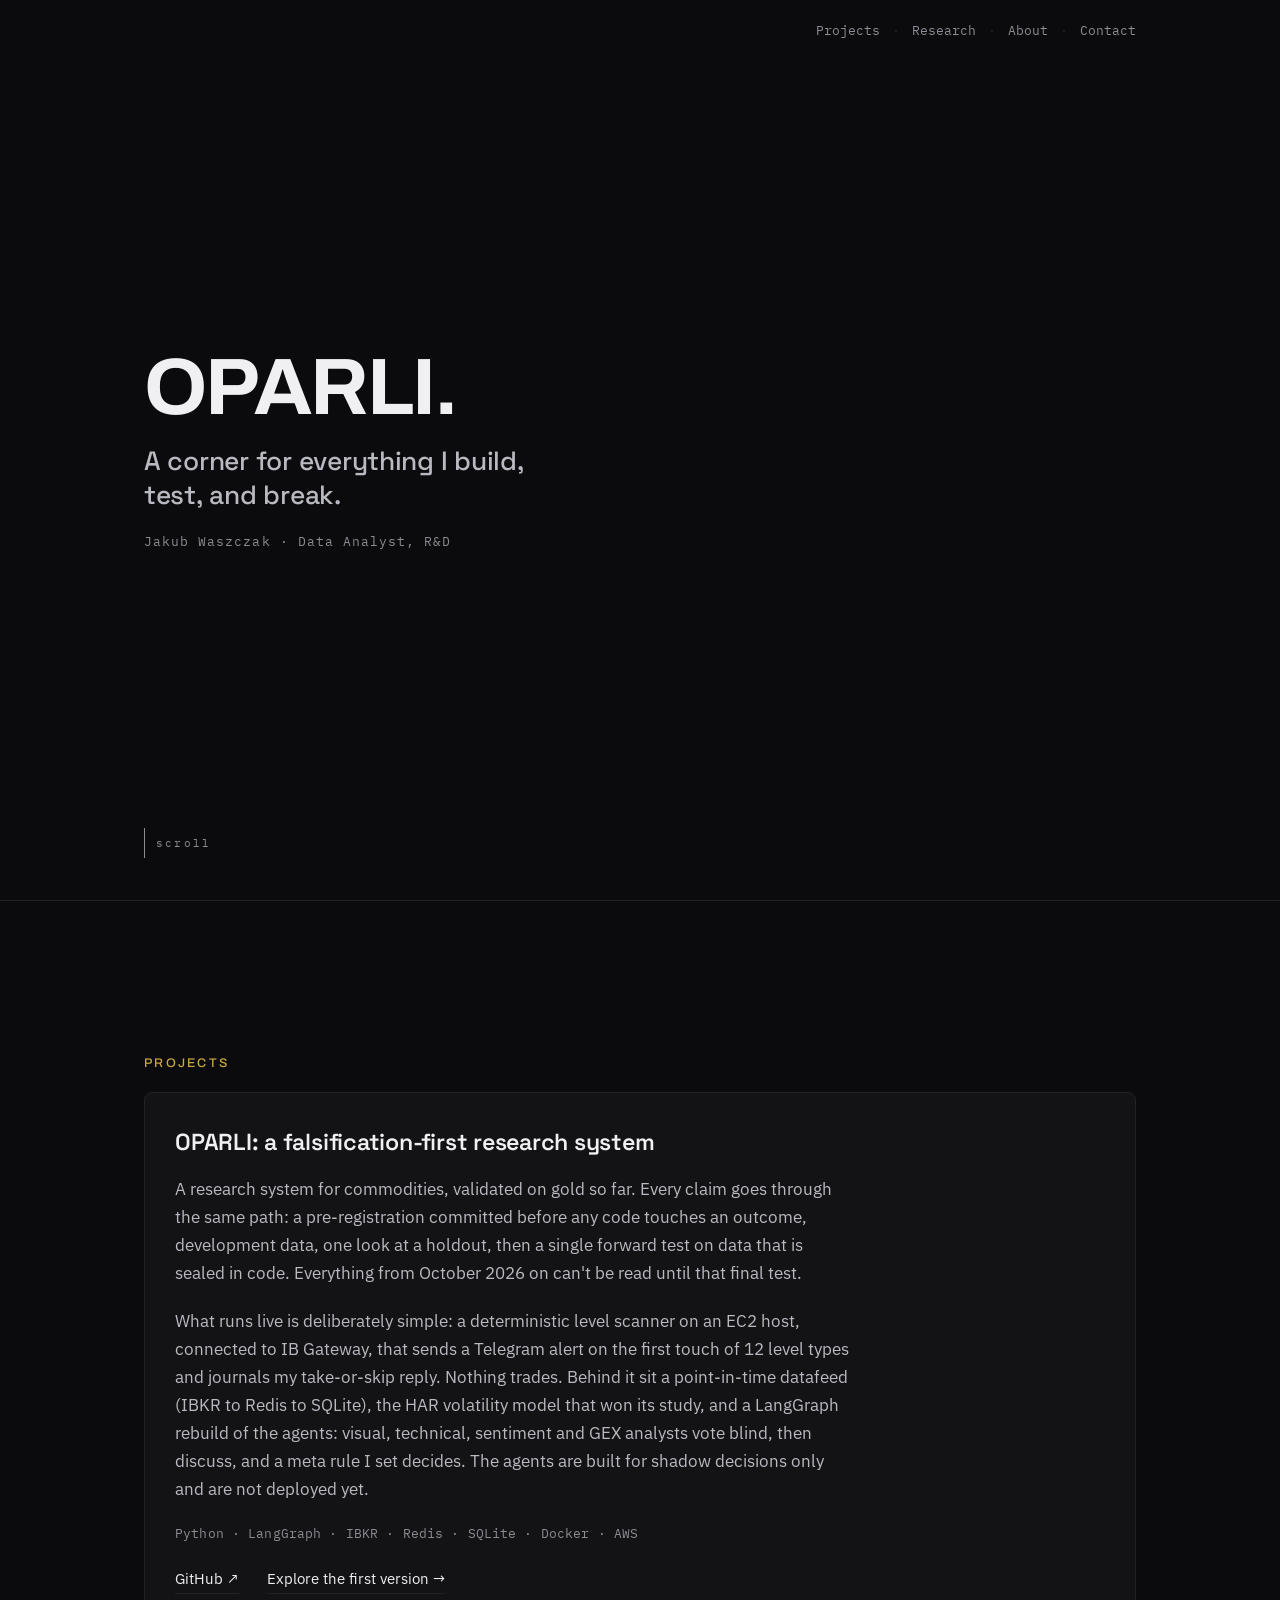
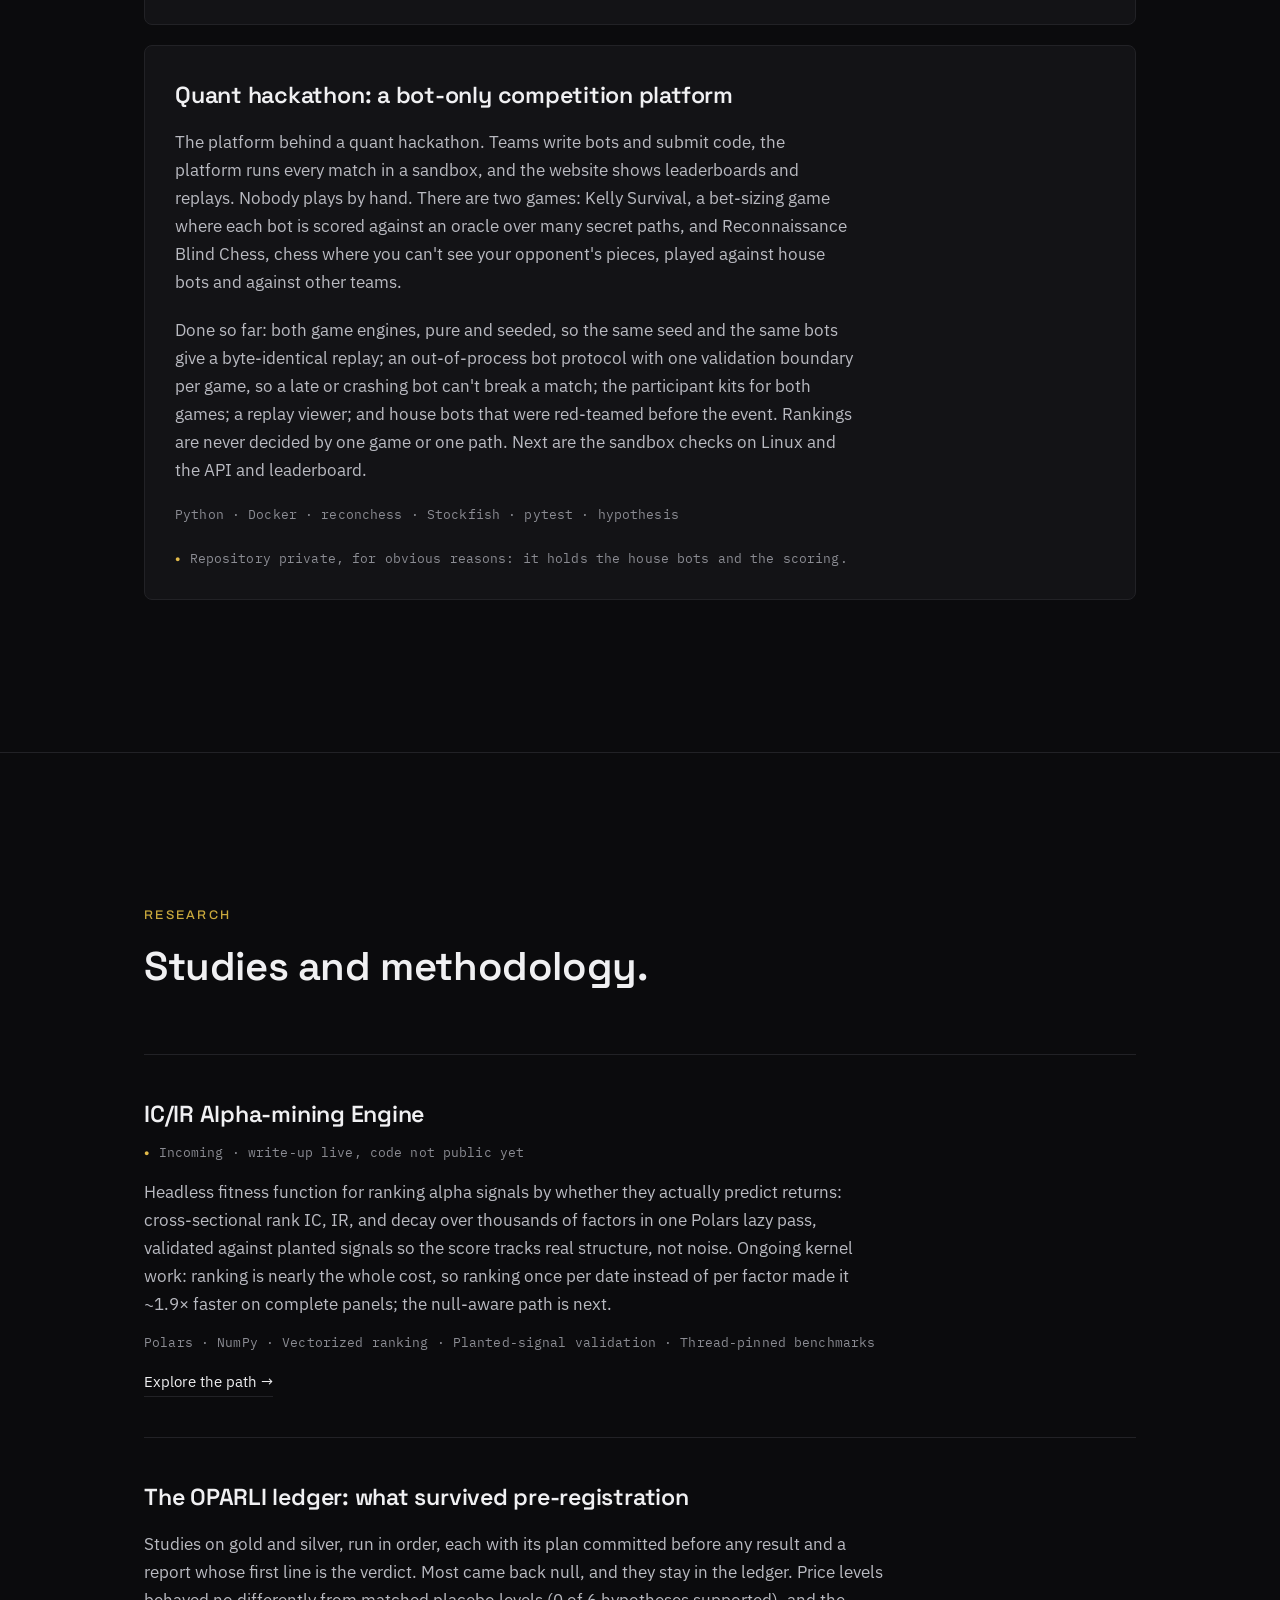
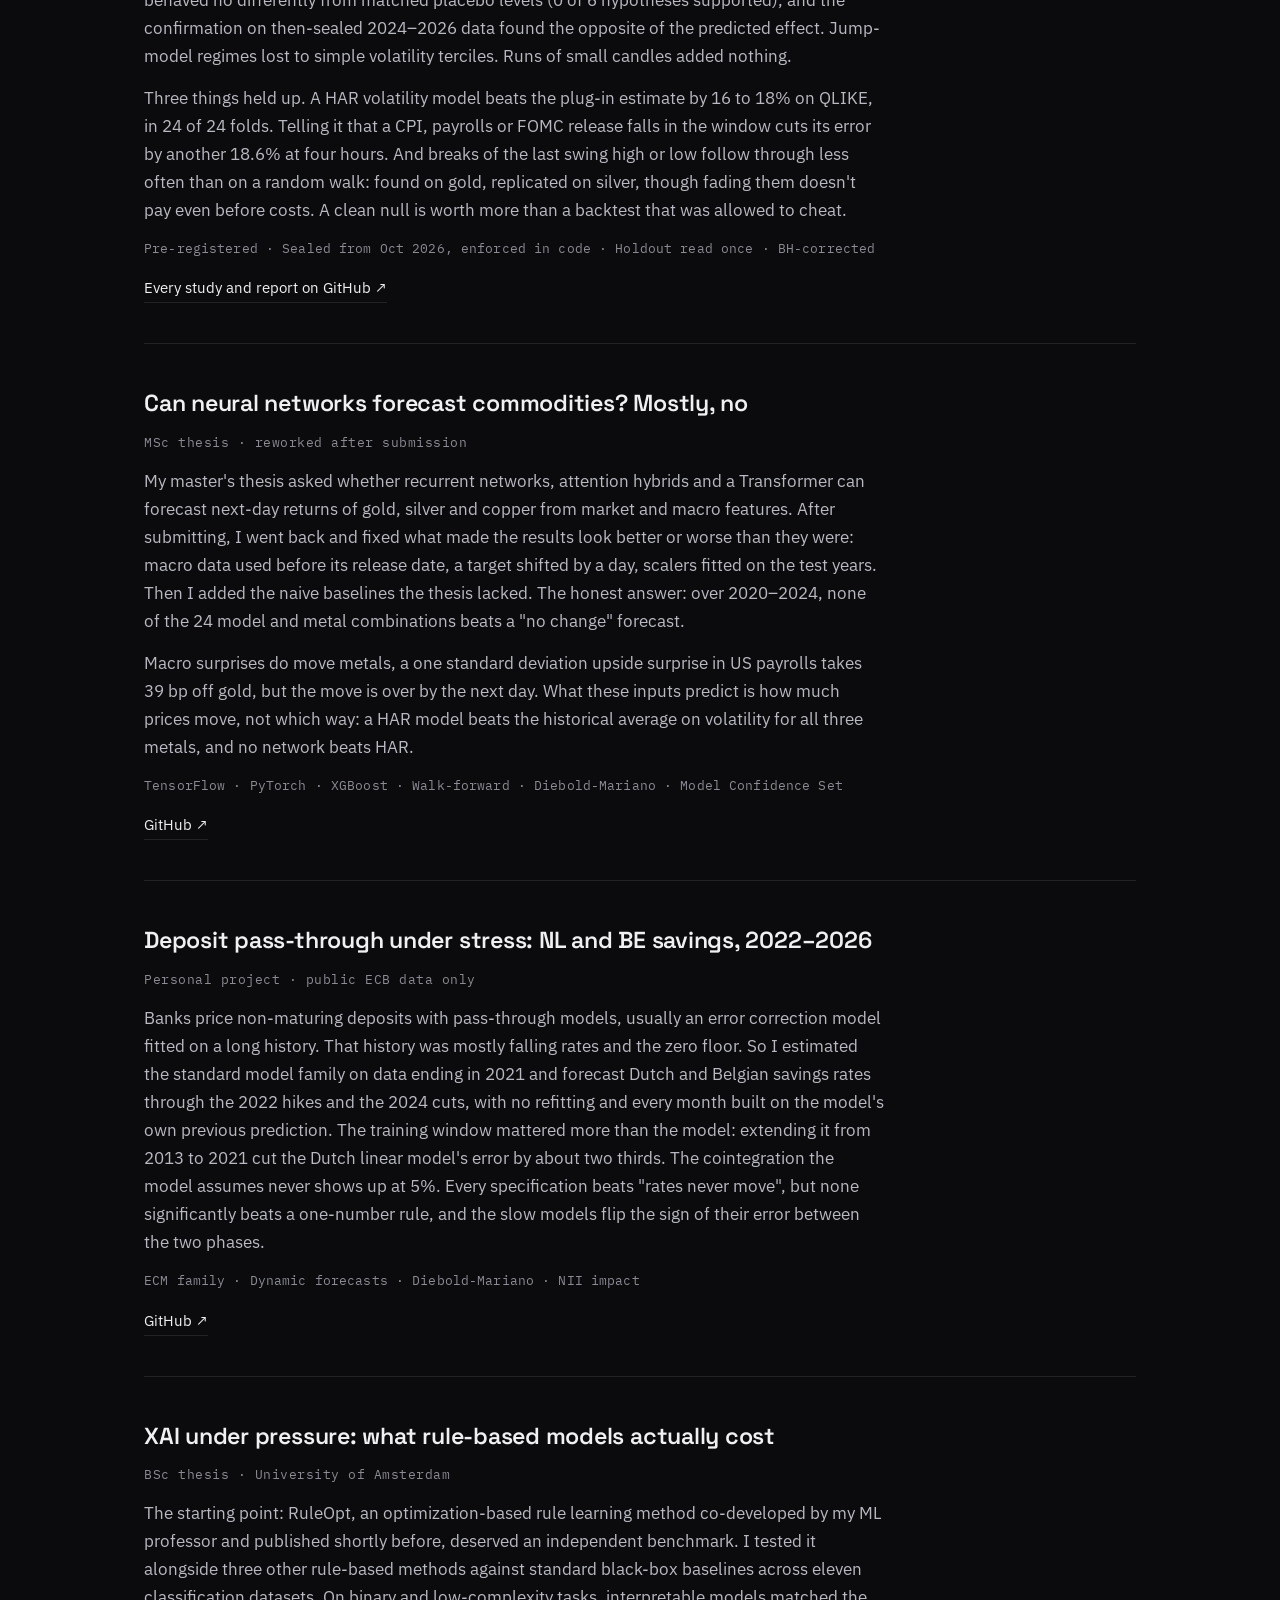
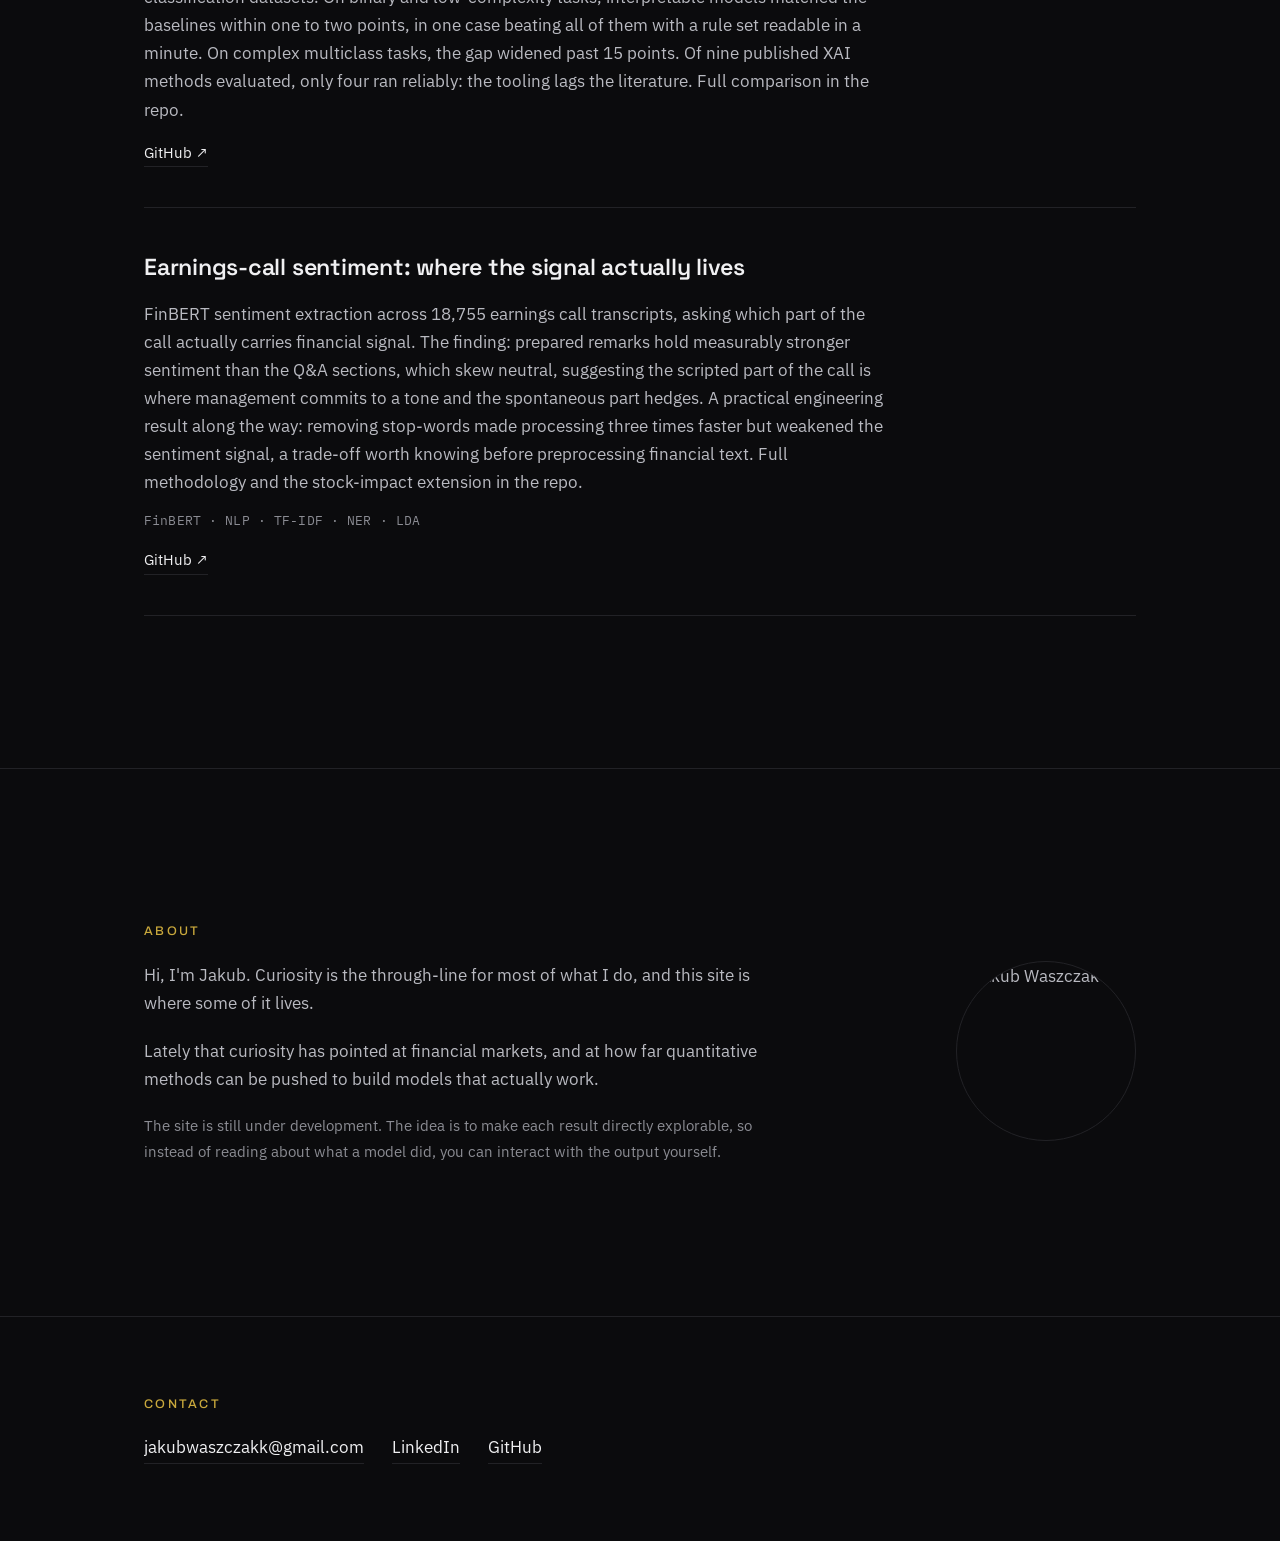
==== index.html @ 1848689d "Link projects to GitHub, add hackathon, thesis and pass-through entries - OPARLI card and research r" ====
<!DOCTYPE html>
<html lang="en">
<head>
  <meta charset="UTF-8" />
  <meta name="viewport" content="width=device-width, initial-scale=1.0" />
  <title>Jakub Waszczak · OPARLI</title>
  <meta name="description" content="Quantitative research and trading systems by Jakub Waszczak. Structure, found in noise." />

  <link rel="preconnect" href="https://fonts.googleapis.com" />
  <link rel="preconnect" href="https://fonts.gstatic.com" crossorigin />
  <link href="https://fonts.googleapis.com/css2?family=Archivo:wght@400;500;600;700&family=IBM+Plex+Mono:wght@400;500&family=IBM+Plex+Sans:wght@400;500&family=Space+Grotesk:wght@500;600;700&display=swap" rel="stylesheet" />

  <link rel="stylesheet" href="css/style.css" />
</head>
<body>

  <!-- ============ NAV ============ -->
  <header class="nav" id="nav">
    <div class="nav__inner">
      <a href="#top" class="nav__name">OPARLI</a>
      <nav class="nav__links" aria-label="Primary">
        <a href="#projects">Projects</a>
        <span class="nav__sep" aria-hidden="true">·</span>
        <a href="#research">Research</a>
        <span class="nav__sep" aria-hidden="true">·</span>
        <a href="#about">About</a>
        <span class="nav__sep" aria-hidden="true">·</span>
        <a href="#contact">Contact</a>
      </nav>
    </div>
  </header>

  <main id="top">

    <!-- ============ 1. HERO ============ -->
    <section class="hero" id="hero">
      <div class="hero__stage" id="hero-stage">
        <canvas class="hero__canvas" id="hero-canvas" aria-hidden="true"></canvas>
        <div class="hero__veil" aria-hidden="true"></div>
        <div class="hero__content">
          <p class="hero__brand">OPARLI.</p>
          <p class="hero__lead">A corner for everything I build, test,&nbsp;and&nbsp;break.</p>
          <p class="hero__attr mono">Jakub Waszczak · Data Analyst, R&amp;D</p>
        </div>
        <div class="hero__scroll-wrap">
          <a href="#projects" class="hero__scroll" aria-label="Scroll to content">
            <span class="hero__scroll-line" aria-hidden="true"></span>
            <span class="hero__scroll-label mono">scroll</span>
          </a>
        </div>
      </div>
    </section>

    <!-- ============ 2. SYSTEMS ============ -->
    <section class="section" id="projects">
      <div class="wrap">
        <p class="eyebrow eyebrow--accent">Projects</p>

        <div class="cards">

          <article class="card">
            <h3 class="card__title">OPARLI: a falsification-first research system</h3>
            <p class="card__body">
              A research system for commodities, validated on gold so far. Every claim goes
              through the same path: a pre-registration committed before any code touches an
              outcome, development data, one look at a holdout, then a single forward test on
              data that is sealed in code. Everything from October 2026 on can't be read until
              that final test.
            </p>
            <p class="card__body">
              What runs live is deliberately simple: a deterministic level scanner on an EC2
              host, connected to IB Gateway, that sends a Telegram alert on the first touch of
              12 level types and journals my take-or-skip reply. Nothing trades. Behind it sit
              a point-in-time datafeed (IBKR to Redis to SQLite), the HAR volatility model that
              won its study, and a LangGraph rebuild of the agents: visual, technical,
              sentiment and GEX analysts vote blind, then discuss, and a meta rule I set decides.
              The agents are built for shadow decisions only and are not deployed yet.
            </p>
            <p class="card__tech mono">Python · LangGraph · IBKR · Redis · SQLite · Docker · AWS</p>
            <p class="links">
              <a class="link" href="https://github.com/QBKFD/OPARLI-LLM-FORWARD" target="_blank" rel="noopener">GitHub ↗</a>
              <a class="link" href="projects/agentic-trading/index.html">Explore the first version →</a>
            </p>
          </article>

          <article class="card">
            <h3 class="card__title">Quant hackathon: a bot-only competition platform</h3>
            <p class="card__body">
              The platform behind a quant hackathon. Teams write bots and submit code, the
              platform runs every match in a sandbox, and the website shows leaderboards and
              replays. Nobody plays by hand. There are two games: Kelly Survival, a bet-sizing
              game where each bot is scored against an oracle over many secret paths, and
              Reconnaissance Blind Chess, chess where you can't see your opponent's pieces,
              played against house bots and against other teams.
            </p>
            <p class="card__body">
              Done so far: both game engines, pure and seeded, so the same seed and the same
              bots give a byte-identical replay; an out-of-process bot protocol with one
              validation boundary per game, so a late or crashing bot can't break a match;
              the participant kits for both games; a replay viewer; and house bots that were
              red-teamed before the event. Rankings are never decided by one game
              or one path. Next are the sandbox checks on Linux and the API and leaderboard.
            </p>
            <p class="card__tech mono">Python · Docker · reconchess · Stockfish · pytest · hypothesis</p>
            <p class="status mono"><span class="dot" aria-hidden="true">●</span>Repository private, for obvious reasons: it holds the house bots and the scoring.</p>
          </article>

        </div>
      </div>
    </section>

    <!-- ============ 3. RESEARCH ============ -->
    <section class="section" id="research">
      <div class="wrap">
        <p class="eyebrow eyebrow--accent">Research</p>
        <h2 class="section__title">Studies and methodology.</h2>

        <div class="rows">

          <article class="row">
            <h3 class="row__title">IC/IR Alpha-mining Engine</h3>
            <p class="status mono"><span class="dot" aria-hidden="true">●</span>Incoming · write-up live, code not public yet</p>
            <p class="row__body">
              Headless fitness function for ranking alpha signals by whether they actually
              predict returns: cross-sectional rank IC, IR, and decay over thousands of
              factors in one Polars lazy pass, validated against planted signals so the
              score tracks real structure, not noise. Ongoing kernel work: ranking is
              nearly the whole cost, so ranking once per date instead of per factor made it
              ~1.9× faster on complete panels; the null-aware path is next.
            </p>
            <p class="row__note mono">Polars · NumPy · Vectorized ranking · Planted-signal validation · Thread-pinned benchmarks</p>
            <p class="links">
              <a class="link" href="projects/ic-ir/index.html">Explore the path →</a>
            </p>
          </article>

          <article class="row">
            <h3 class="row__title">The OPARLI ledger: what survived pre-registration</h3>
            <p class="row__body">
              Studies on gold and silver, run in order, each with its plan committed before any
              result and a report whose first line is the verdict. Most came back null, and they
              stay in the ledger. Price levels behaved no differently from matched placebo
              levels (0 of 6 hypotheses supported), and the confirmation on then-sealed
              2024–2026 data found the opposite of the predicted effect. Jump-model regimes
              lost to simple volatility terciles. Runs of small candles added nothing.
            </p>
            <p class="row__body">
              Three things held up. A HAR volatility model beats the plug-in estimate by 16 to
              18% on QLIKE, in 24 of 24 folds. Telling it that a CPI, payrolls or FOMC release
              falls in the window cuts its error by another 18.6% at four hours. And breaks of
              the last swing high or low follow through less often than on a random walk: found
              on gold, replicated on silver, though fading them doesn't pay even before costs.
              A clean null is worth more than a backtest that was allowed to cheat.
            </p>
            <p class="row__note mono">Pre-registered · Sealed from Oct 2026, enforced in code · Holdout read once · BH-corrected</p>
            <p class="links">
              <a class="link" href="https://github.com/QBKFD/OPARLI-LLM-FORWARD/blob/main/research/README.md" target="_blank" rel="noopener">Every study and report on GitHub ↗</a>
            </p>
          </article>

          <article class="row">
            <h3 class="row__title">Can neural networks forecast commodities? Mostly, no</h3>
            <p class="row__sub mono">MSc thesis · reworked after submission</p>
            <p class="row__body">
              My master's thesis asked whether recurrent networks, attention hybrids and a
              Transformer can forecast next-day returns of gold, silver and copper from market
              and macro features. After submitting, I went back and fixed what made the results
              look better or worse than they were: macro data used before its release date, a
              target shifted by a day, scalers fitted on the test years. Then I added the naive
              baselines the thesis lacked. The honest answer: over 2020–2024, none of the 24
              model and metal combinations beats a "no change" forecast.
            </p>
            <p class="row__body">
              Macro surprises do move metals, a one standard deviation upside surprise in US
              payrolls takes 39 bp off gold, but the move is over by the next day. What these
              inputs predict is how much prices move, not which way: a HAR model beats the
              historical average on volatility for all three metals, and no network beats HAR.
            </p>
            <p class="row__note mono">TensorFlow · PyTorch · XGBoost · Walk-forward · Diebold-Mariano · Model Confidence Set</p>
            <p class="links">
              <a class="link" href="https://github.com/QBKFD/COMMODITIES-FORECAST-NN" target="_blank" rel="noopener">GitHub ↗</a>
            </p>
          </article>

          <article class="row">
            <h3 class="row__title">Deposit pass-through under stress: NL and BE savings, 2022–2026</h3>
            <p class="row__sub mono">Personal project · public ECB data only</p>
            <p class="row__body">
              Banks price non-maturing deposits with pass-through models, usually an error
              correction model fitted on a long history. That history was mostly falling rates
              and the zero floor. So I estimated the standard model family on data ending in
              2021 and forecast Dutch and Belgian savings rates through the 2022 hikes and the
              2024 cuts, with no refitting and every month built on the model's own previous
              prediction. The training window mattered more than the model: extending it from
              2013 to 2021 cut the Dutch linear model's error by about two thirds. The
              cointegration the model assumes never shows up at 5%. Every specification beats
              "rates never move", but none significantly beats a one-number rule, and the slow
              models flip the sign of their error between the two phases.
            </p>
            <p class="row__note mono">ECM family · Dynamic forecasts · Diebold-Mariano · NII impact</p>
            <p class="links">
              <a class="link" href="https://github.com/QBKFD/NMD-PASSTHROUGH-BACKTEST" target="_blank" rel="noopener">GitHub ↗</a>
            </p>
          </article>

          <article class="row">
            <h3 class="row__title">XAI under pressure: what rule-based models actually cost</h3>
            <p class="row__sub mono">BSc thesis · University of Amsterdam</p>
            <p class="row__body">
              The starting point: RuleOpt, an optimization-based rule learning method
              co-developed by my ML professor and published shortly before, deserved an
              independent benchmark. I tested it alongside three other rule-based methods
              against standard black-box baselines across eleven classification datasets.
              On binary and low-complexity tasks, interpretable models matched the baselines
              within one to two points, in one case beating all of them with a rule set
              readable in a minute. On complex multiclass tasks, the gap widened past 15
              points. Of nine published XAI methods evaluated, only four ran reliably: the
              tooling lags the literature. Full comparison in the repo.
            </p>
            <p class="links">
              <a class="link" href="https://github.com/QBKFD/XAI-ML" target="_blank" rel="noopener">GitHub ↗</a>
            </p>
          </article>

          <article class="row">
            <h3 class="row__title">Earnings-call sentiment: where the signal actually lives</h3>
            <p class="row__body">
              FinBERT sentiment extraction across 18,755 earnings call transcripts, asking
              which part of the call actually carries financial signal. The finding: prepared
              remarks hold measurably stronger sentiment than the Q&amp;A sections, which skew
              neutral, suggesting the scripted part of the call is where management commits to
              a tone and the spontaneous part hedges. A practical engineering result along the
              way: removing stop-words made processing three times faster but weakened the
              sentiment signal, a trade-off worth knowing before preprocessing financial text.
              Full methodology and the stock-impact extension in the repo.
            </p>
            <p class="row__note mono">FinBERT · NLP · TF-IDF · NER · LDA</p>
            <p class="links">
              <a class="link" href="https://github.com/QBKFD/NLP-RNN-SENTIMENT-STOCK-ANALYSIS" target="_blank" rel="noopener">GitHub ↗</a>
            </p>
          </article>

        </div>
      </div>
    </section>

    <!-- ============ 4. ABOUT ============ -->
    <section class="section" id="about">
      <div class="wrap">
        <p class="eyebrow eyebrow--accent">About</p>
        <div class="about">
          <div class="about__text">
            <p>
              Hi, I'm Jakub. Curiosity is the through-line for most of what I do, and this
              site is where some of it lives.
            </p>
            <p>
              Lately that curiosity has pointed at financial markets, and at how far
              quantitative methods can be pushed to build models that actually work.
            </p>
            <p class="about__note">
              The site is still under development. The idea is to make each result directly
              explorable, so instead of reading about what a model did, you can interact with
              the output yourself.
            </p>
          </div>
          <div class="about__photo">
            <img src="img/portrait.jpg" alt="Jakub Waszczak" />
          </div>
        </div>
      </div>
    </section>

    <!-- ============ 5. CONTACT ============ -->
    <section class="section" id="contact">
      <div class="wrap">
        <p class="eyebrow eyebrow--accent">Contact</p>
        <p class="contact__links">
          <a href="mailto:jakubwaszczakk@gmail.com" class="link">jakubwaszczakk@gmail.com</a>
          <a href="https://www.linkedin.com/in/jakub-waszczak/" class="link" target="_blank" rel="noopener">LinkedIn</a>
          <a href="https://github.com/QBKFD" class="link" target="_blank" rel="noopener">GitHub</a>
        </p>
      </div>
    </section>

  </main>

  <script src="js/hero.js" defer></script>
  <script src="js/main.js" defer></script>
</body>
</html>
---- css/style.css ----
/* ============================================================
   OPARLI, oparli.com
   Dark, editorial, precise. Design system + layout.
   ============================================================ */

:root {
  --bg: #0b0b0d;          /* page ground */
  --bg-raise: #131316;    /* cards / raised panels */
  --line: #222226;        /* hairline borders */
  --text: #f0f0f2;        /* headings */
  --text-body: #b9bac1;   /* body copy */
  --text-dim: #8b8c93;    /* secondary */
  --grey-line: #a8acb6;   /* animation greys */
  --accent: #e2ba4a;      /* yellow, THE accent, used sparingly */
  --accent-dim: #c9a83c;  /* yellow for small labels/eyebrows */

  --font-display: "Space Grotesk", "Helvetica Neue", Arial, sans-serif;
  --font-brand: "Archivo", "Helvetica Neue", Arial, sans-serif;
  --font-body: "IBM Plex Sans", "Helvetica Neue", Arial, sans-serif;
  --font-mono: "IBM Plex Mono", ui-monospace, "SF Mono", Menlo, monospace;

  --nav-h: 64px;
  --maxw: 1120px;
  --gutter: clamp(20px, 5vw, 64px);
}

/* ---------- reset ---------- */
*, *::before, *::after { box-sizing: border-box; }
html {
  scroll-behavior: smooth;
  -webkit-text-size-adjust: 100%;
}
body {
  margin: 0;
  background: var(--bg);
  color: var(--text-body);
  font-family: var(--font-body);
  font-size: 16.5px;
  line-height: 1.7;
  font-weight: 400;
  -webkit-font-smoothing: antialiased;
  text-rendering: optimizeLegibility;
  overflow-x: hidden;              /* guard: page never scrolls sideways */
}
img { max-width: 100%; display: block; }

/* ---------- focus ---------- */
a:focus-visible,
button:focus-visible {
  outline: 2px solid var(--accent);
  outline-offset: 2px;
  border-radius: 2px;
}

/* ---------- shared layout ---------- */
.wrap {
  width: 100%;
  max-width: var(--maxw);
  margin-inline: auto;
  padding-inline: var(--gutter);
}

.section {
  padding-block: clamp(72px, 12vw, 152px);
  scroll-margin-top: var(--nav-h);
  border-top: 1px solid var(--line);
}

.section__title {
  font-family: var(--font-display);
  font-weight: 600;
  color: var(--text);
  font-size: clamp(1.6rem, 3.4vw, 2.5rem);
  line-height: 1.15;
  letter-spacing: -0.01em;
  margin: 0 0 clamp(36px, 6vw, 64px);
  max-width: 20ch;
}

/* ---------- eyebrow (mono label) ---------- */
.eyebrow {
  font-family: var(--font-brand);
  font-weight: 500;
  font-size: 12.5px;
  letter-spacing: 0.18em;
  text-transform: uppercase;
  color: var(--text-dim);
  margin: 0 0 18px;
}
.eyebrow--accent { color: var(--accent-dim); }

.mono { font-family: var(--font-mono); }

/* ---------- links ---------- */
.link {
  color: var(--text);
  text-decoration: none;
  border-bottom: 1px solid var(--line);
  padding-bottom: 1px;
  transition: color 0.18s ease, border-color 0.18s ease;
}
.link:hover { color: var(--accent); border-color: var(--accent); }

/* ============================================================
   NAV
   ============================================================ */
.nav {
  position: fixed;
  top: 0; left: 0; right: 0;
  height: var(--nav-h);
  z-index: 50;
  background: transparent;
  border-bottom: 1px solid transparent;
  transition: background 0.25s ease, border-color 0.25s ease;
}
.nav.is-scrolled {
  background: var(--bg);
  border-bottom-color: var(--line);
}
.nav__inner {
  height: 100%;
  max-width: var(--maxw);
  margin-inline: auto;
  padding-inline: var(--gutter);
  display: flex;
  align-items: center;
  justify-content: space-between;
  gap: 18px;
}
.nav__name {
  font-family: var(--font-mono);
  font-weight: 500;
  font-size: 15px;
  letter-spacing: 0.2em;
  color: var(--text);
  text-decoration: none;
  opacity: 0;                        /* hidden over the hero */
  transition: opacity 300ms ease;
}
.nav.is-scrolled .nav__name { opacity: 1; }   /* fades in past ~70% of hero */
.nav__links {
  display: flex;
  align-items: center;
  gap: 12px;
  font-family: var(--font-mono);
  font-size: 13px;
}
.nav__links a {
  color: var(--text-dim);
  text-decoration: none;
  transition: color 0.18s ease;
}
.nav__links a:hover { color: var(--accent); }
.nav__sep { color: var(--line); }

/* ============================================================
   1. HERO
   ============================================================ */
.hero {
  position: relative;
  height: 100vh;
  height: 100svh;          /* avoids toolbar-driven jump/clip on mobile */
  min-height: 520px;
}
.hero__stage {
  position: absolute;
  inset: 0;
  overflow: hidden;
  display: flex;
  align-items: center;
}
.hero__canvas {
  position: absolute;
  inset: 0;
  width: 100%;
  height: 100%;
  display: block;
}
/* radial darkening between canvas and text, guarantees name contrast.
   Halved radius, max 30%, centered on the (left) text column only. */
.hero__veil {
  position: absolute;
  inset: 0;
  pointer-events: none;
  background: radial-gradient(
    ellipse 34% 27% at 28% 50%,
    rgba(11, 11, 13, 0.30) 0%,
    rgba(11, 11, 13, 0.12) 48%,
    rgba(11, 11, 13, 0) 80%
  );
}
.hero__content {
  position: relative;
  z-index: 2;
  width: 100%;
  max-width: var(--maxw);
  margin-inline: auto;
  padding-inline: var(--gutter);
  will-change: opacity, transform;
}
.hero__title {
  font-family: var(--font-display);
  font-weight: 700;
  color: var(--text);
  font-size: clamp(3rem, 9vw, 6.5rem);
  line-height: 0.98;
  letter-spacing: -0.02em;
  margin: 6px 0 0;
}
.hero__brand {
  font-family: var(--font-brand);
  font-weight: 700;
  color: var(--text);
  font-size: clamp(2.6rem, 8vw, 5rem);
  line-height: 1;
  letter-spacing: -0.02em;
  margin: 0;
}
.hero__lead {
  font-family: var(--font-display);
  font-weight: 500;
  color: var(--text-body);
  font-size: clamp(1.15rem, 2.6vw, 1.65rem);
  line-height: 1.3;
  letter-spacing: -0.01em;
  margin: 16px 0 0;
  max-width: 28ch;
}
/* forced two-line break on wider screens; on narrow screens the line
   wraps naturally and the non-breaking "and break." keeps "and" from hanging */
.hero__brk { display: none; }
@media (min-width: 560px) {
  .hero__brk { display: inline; }
}
.hero__attr {
  font-size: 13px;
  letter-spacing: 0.08em;
  color: var(--text-dim);
  margin: 18px 0 0;
}
.btn-ghost {
  display: inline-block;
  margin-top: 28px;
  padding: 10px 22px;
  border: 1px solid var(--line);
  border-radius: 6px;
  background: transparent;
  color: var(--text);
  font-family: var(--font-body);
  font-size: 15px;
  font-weight: 500;
  text-decoration: none;
  transition: border-color 0.18s ease, color 0.18s ease;
}
.btn-ghost:hover { border-color: var(--accent); color: var(--accent); }
.hero__sub {
  margin: clamp(20px, 3vw, 30px) 0 0;
  font-size: clamp(1rem, 2.1vw, 1.35rem);
  line-height: 1.5;
  color: var(--text-body);
  max-width: 30ch;
}
/* scroll hint: bottom-left, aligned with the text column */
.hero__scroll-wrap {
  position: absolute;
  left: 0; right: 0;
  bottom: 34px;
  z-index: 2;
  max-width: var(--maxw);
  margin-inline: auto;
  padding-inline: var(--gutter);
}
.hero__scroll {
  display: inline-flex;
  align-items: center;
  gap: 11px;
  text-decoration: none;
}
.hero__scroll-line {
  display: block;
  width: 1px;
  height: 30px;
  background: var(--text-dim);
  transform-origin: top;
  animation: scrollpulse 2.4s ease-in-out infinite;
}
.hero__scroll-label {
  font-size: 11px;
  letter-spacing: 0.2em;
  color: var(--text-dim);
  transition: color 0.18s ease;
}
.hero__scroll:hover .hero__scroll-label { color: var(--accent); }
@keyframes scrollpulse {
  0%, 100% { transform: scaleY(0.35); opacity: 0.35; }
  50%      { transform: scaleY(1);    opacity: 0.9; }
}

/* ============================================================
   2. SYSTEMS: wide horizontal cards
   ============================================================ */
.cards { display: flex; flex-direction: column; gap: 20px; }
.card {
  background: var(--bg-raise);
  border: 1px solid var(--line);
  border-radius: 8px;
  padding: clamp(20px, 3vw, 30px);
}
.card__title {
  font-family: var(--font-display);
  font-weight: 600;
  color: var(--text);
  font-size: clamp(1.15rem, 2.2vw, 1.45rem);
  letter-spacing: -0.01em;
  margin: 0 0 12px;
}
.card__body {
  margin: 0 0 20px;
  max-width: 68ch;
  color: var(--text-body);
}
.card__status {
  font-size: 12.5px;
  color: var(--text-dim);
  margin: 0 0 12px;
  display: flex;
  flex-wrap: wrap;
  align-items: center;
  gap: 8px 14px;
}
.card__status .dot { color: var(--accent); font-size: 9px; }
.card__inline-link {
  color: var(--text-dim);
  text-decoration: none;
  transition: color 0.18s ease;
}
.card__inline-link:hover { color: var(--accent); }
.card__tech {
  font-size: 12.5px;
  color: var(--text-dim);
  margin: 0 0 22px;
  letter-spacing: 0.01em;
}

/* ============================================================
   3. RESEARCH: bordered rows
   ============================================================ */
.rows { display: flex; flex-direction: column; }
.row {
  padding-block: clamp(28px, 4vw, 40px);
  border-top: 1px solid var(--line);
}
.row:last-child { border-bottom: 1px solid var(--line); }
.row__title {
  font-family: var(--font-display);
  font-weight: 600;
  color: var(--text);
  font-size: clamp(1.15rem, 2.2vw, 1.45rem);
  letter-spacing: -0.01em;
  margin: 0 0 12px;
}
.row__sub {
  font-size: 12.5px;
  letter-spacing: 0.04em;
  color: var(--text-dim);
  margin: -4px 0 14px;
}
.row__body {
  margin: 0 0 14px;
  max-width: 74ch;
  color: var(--text-body);
}
.row__note {
  font-size: 12.5px;
  color: var(--text-dim);
  margin: 0;
  letter-spacing: 0.01em;
}
.row__more {
  display: inline-block;
  margin-top: 16px;
  font-size: 0.95rem;
}

/* ---------- entry links (repo, case page) ---------- */
.links {
  display: flex;
  flex-wrap: wrap;
  gap: 10px 28px;
  margin: 16px 0 0;
  font-size: 0.95rem;
}

/* ---------- status line (private repo, incoming) ---------- */
.status {
  display: flex;
  align-items: baseline;
  gap: 9px;
  font-size: 12.5px;
  letter-spacing: 0.01em;
  color: var(--text-dim);
  margin: 0;
}
.status .dot { color: var(--accent); font-size: 9px; transform: translateY(-1px); }
.row__title + .status { margin: -4px 0 14px; }

/* ============================================================
   4. ABOUT
   ============================================================ */
.about {
  display: grid;
  grid-template-columns: 1fr auto;
  gap: clamp(32px, 6vw, 72px);
  align-items: start;
}
.about__text { max-width: 62ch; }
.about__text p { margin: 0 0 20px; }
.about__text p:last-child { margin-bottom: 0; }
.about__note { color: var(--text-dim); font-size: 0.95rem; }
.about__photo {
  width: 180px;
  height: 180px;
  border-radius: 50%;
  overflow: hidden;
  border: 1px solid var(--line);
  flex-shrink: 0;
}
.about__photo img {
  width: 100%;
  height: 100%;
  object-fit: cover;
  display: block;
}

/* ============================================================
   5. CONTACT
   ============================================================ */
/* Contact is short; give it tighter vertical padding than the other sections */
#contact { padding-block: clamp(48px, 6vw, 80px); }

.contact__links {
  display: flex;
  flex-wrap: wrap;
  gap: 28px;
  margin: 0;
  font-size: 1.05rem;
}

/* ============================================================
   FOOTER
   ============================================================ */
.footer {
  border-top: 1px solid var(--line);
  padding-block: 26px;
}
.footer__inner {
  display: flex;
  flex-wrap: wrap;
  justify-content: space-between;
  gap: 12px 28px;
  font-family: var(--font-brand);
  font-size: 12.5px;
  color: var(--text-dim);
  letter-spacing: 0.01em;
}

/* ============================================================
   RESPONSIVE
   ============================================================ */
@media (max-width: 640px) {
  .nav__links { gap: 8px; font-size: 12px; }
  .nav__name { font-size: 14px; }
  .about {
    grid-template-columns: 1fr;
  }
  .about__photo { order: -1; }
  .hero__sub { max-width: 24ch; }
}

/* Phones: stack the nav (wordmark over links) so nothing crowds or overflows */
@media (max-width: 560px) {
  .nav { height: auto; padding-block: 10px; }
  .nav__inner { flex-direction: column; align-items: flex-start; gap: 6px; }
  .nav__links { flex-wrap: wrap; }
  .section { scroll-margin-top: 88px; }   /* taller stacked nav clears headings */
}

/* ============================================================
   REDUCED MOTION
   ============================================================ */
@media (prefers-reduced-motion: reduce) {
  html { scroll-behavior: auto; }
  .hero__scroll { display: none; }
  .nav__name { opacity: 1; transition: none; }   /* wordmark simply always visible */
  * { animation-duration: 0.001ms !important; animation-iteration-count: 1 !important; }
}
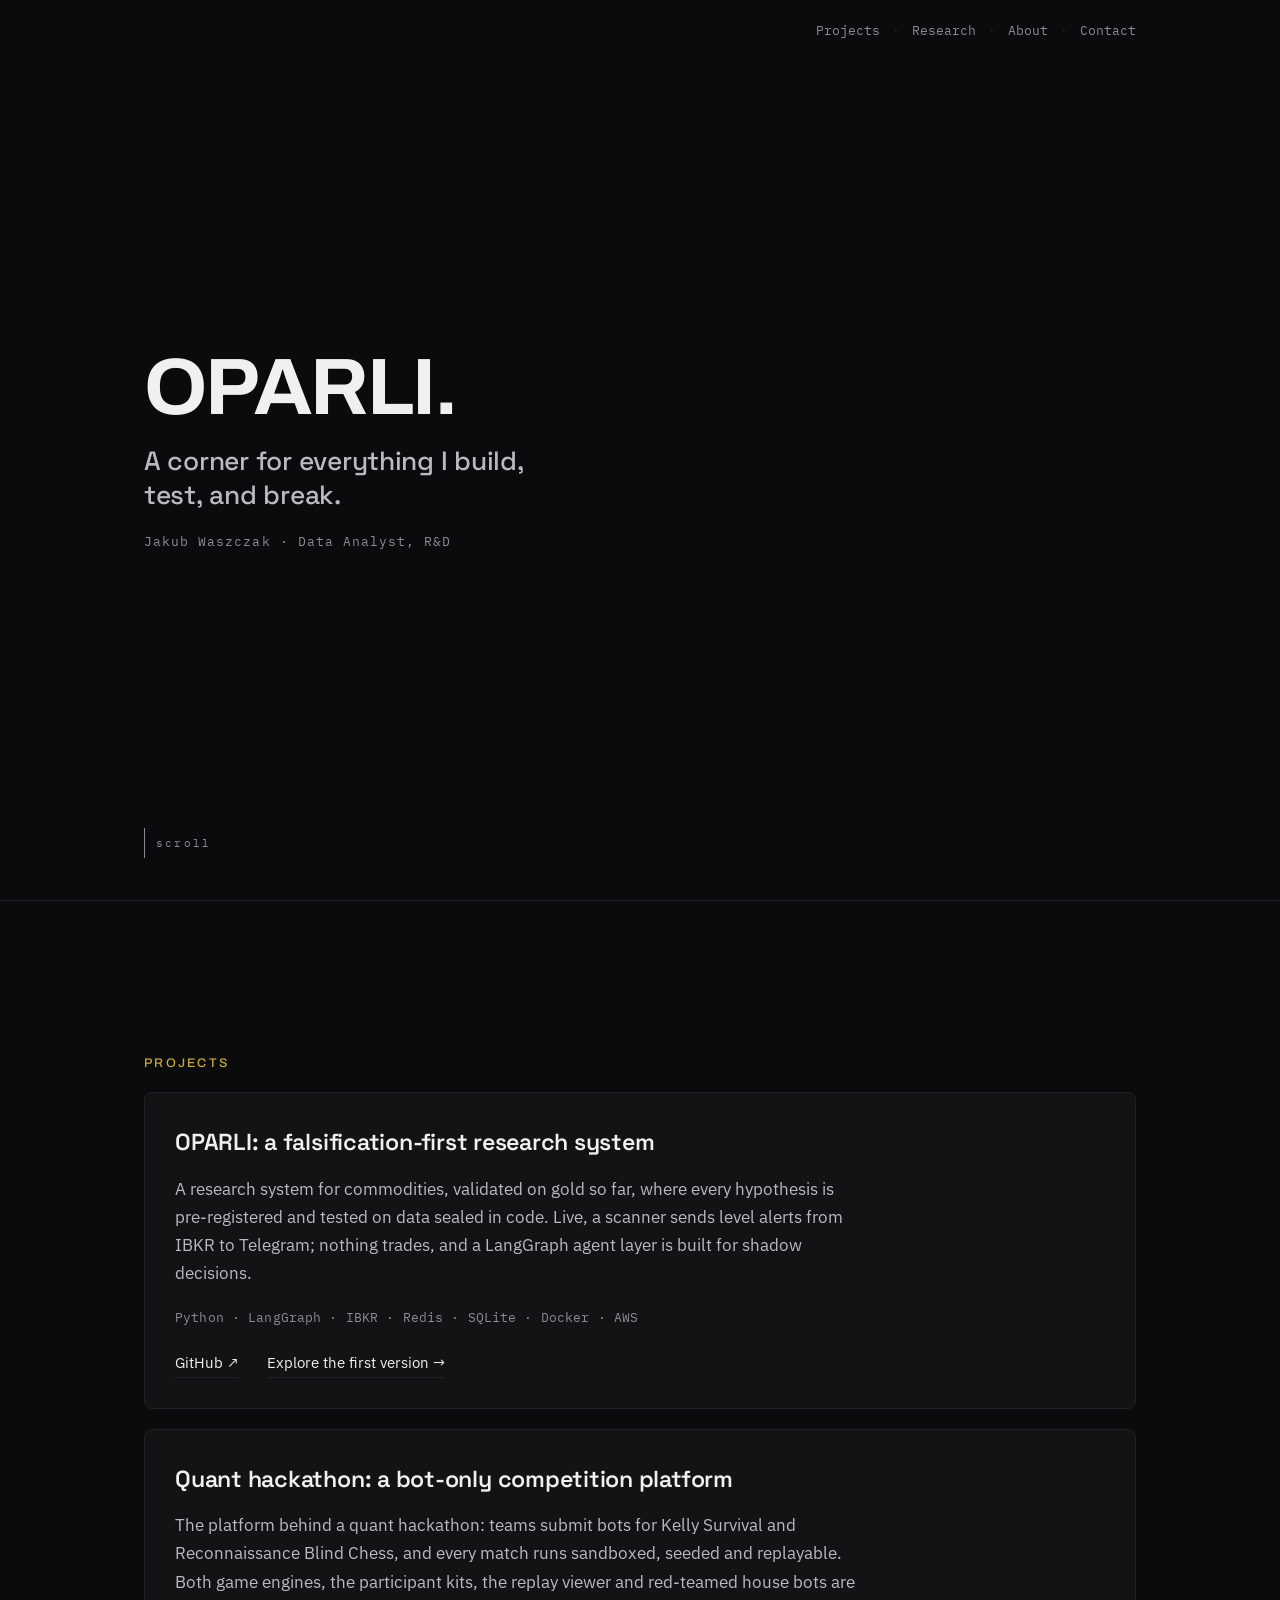
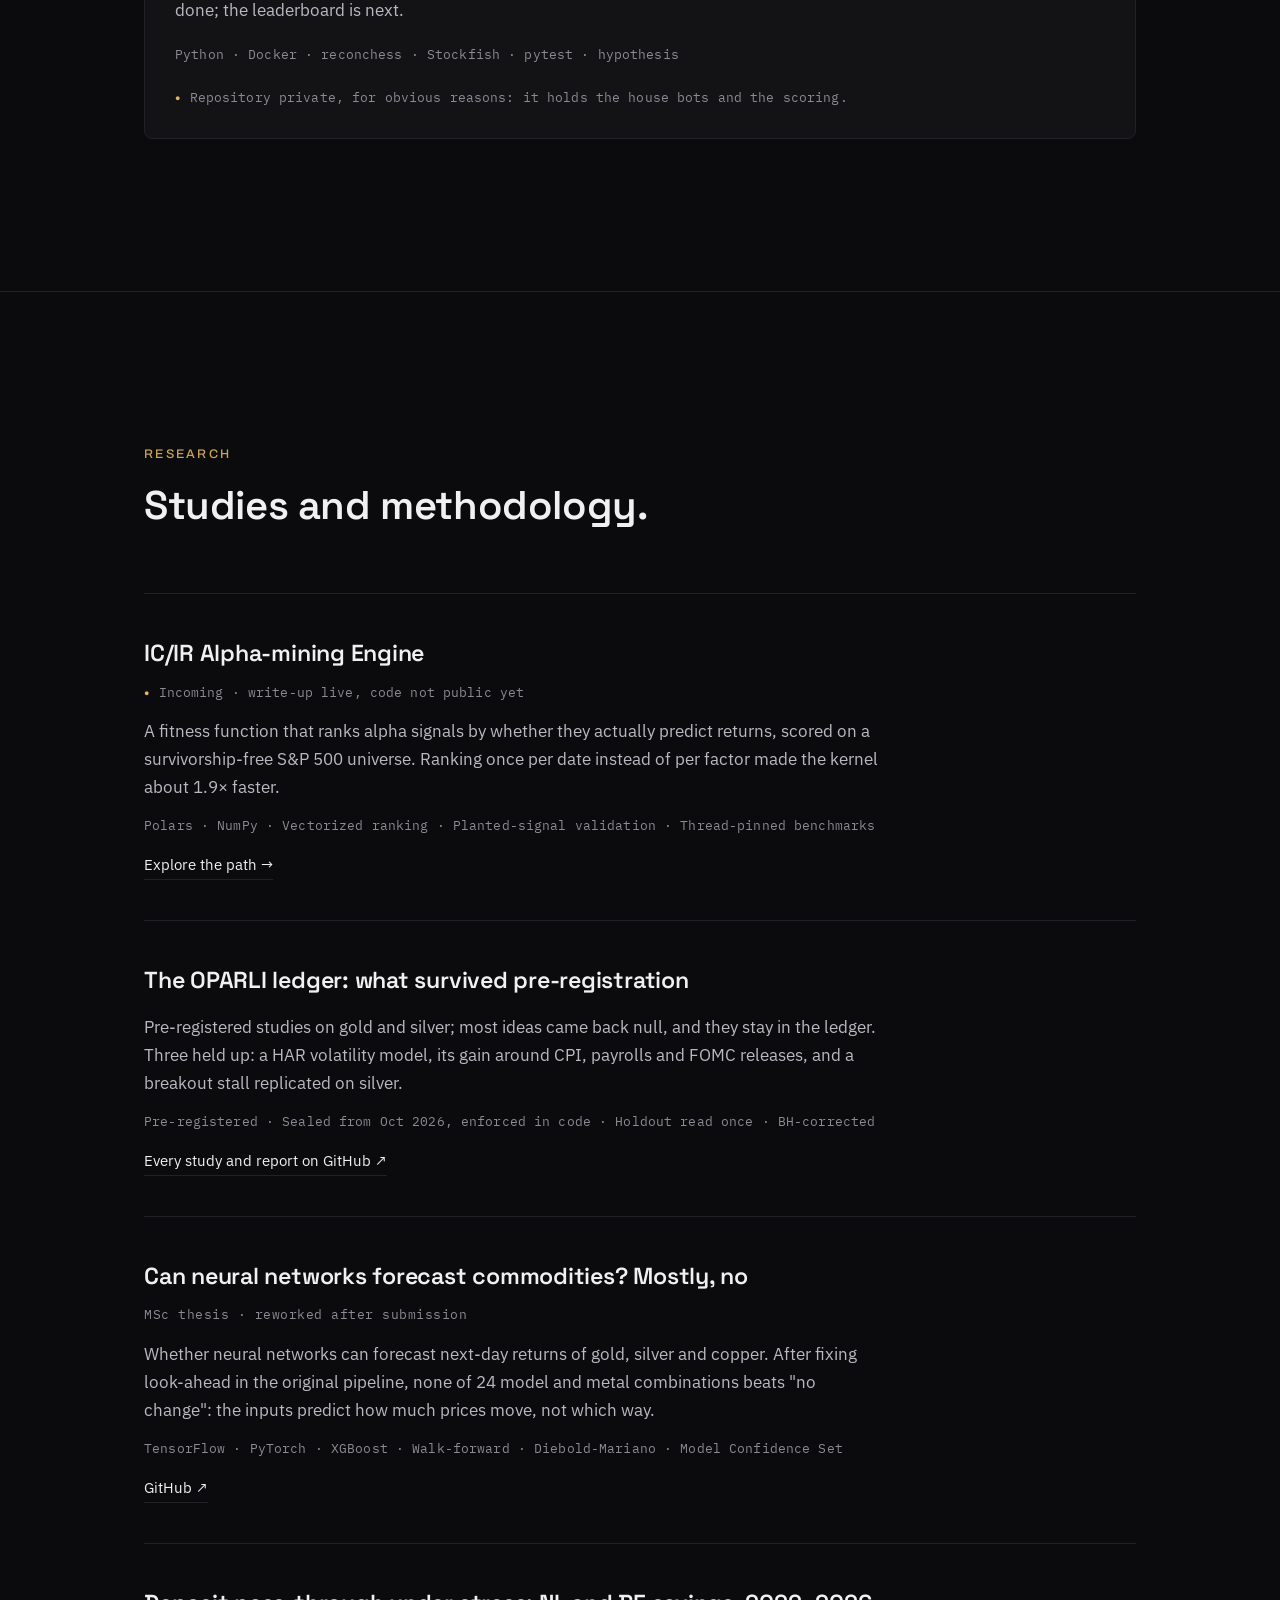
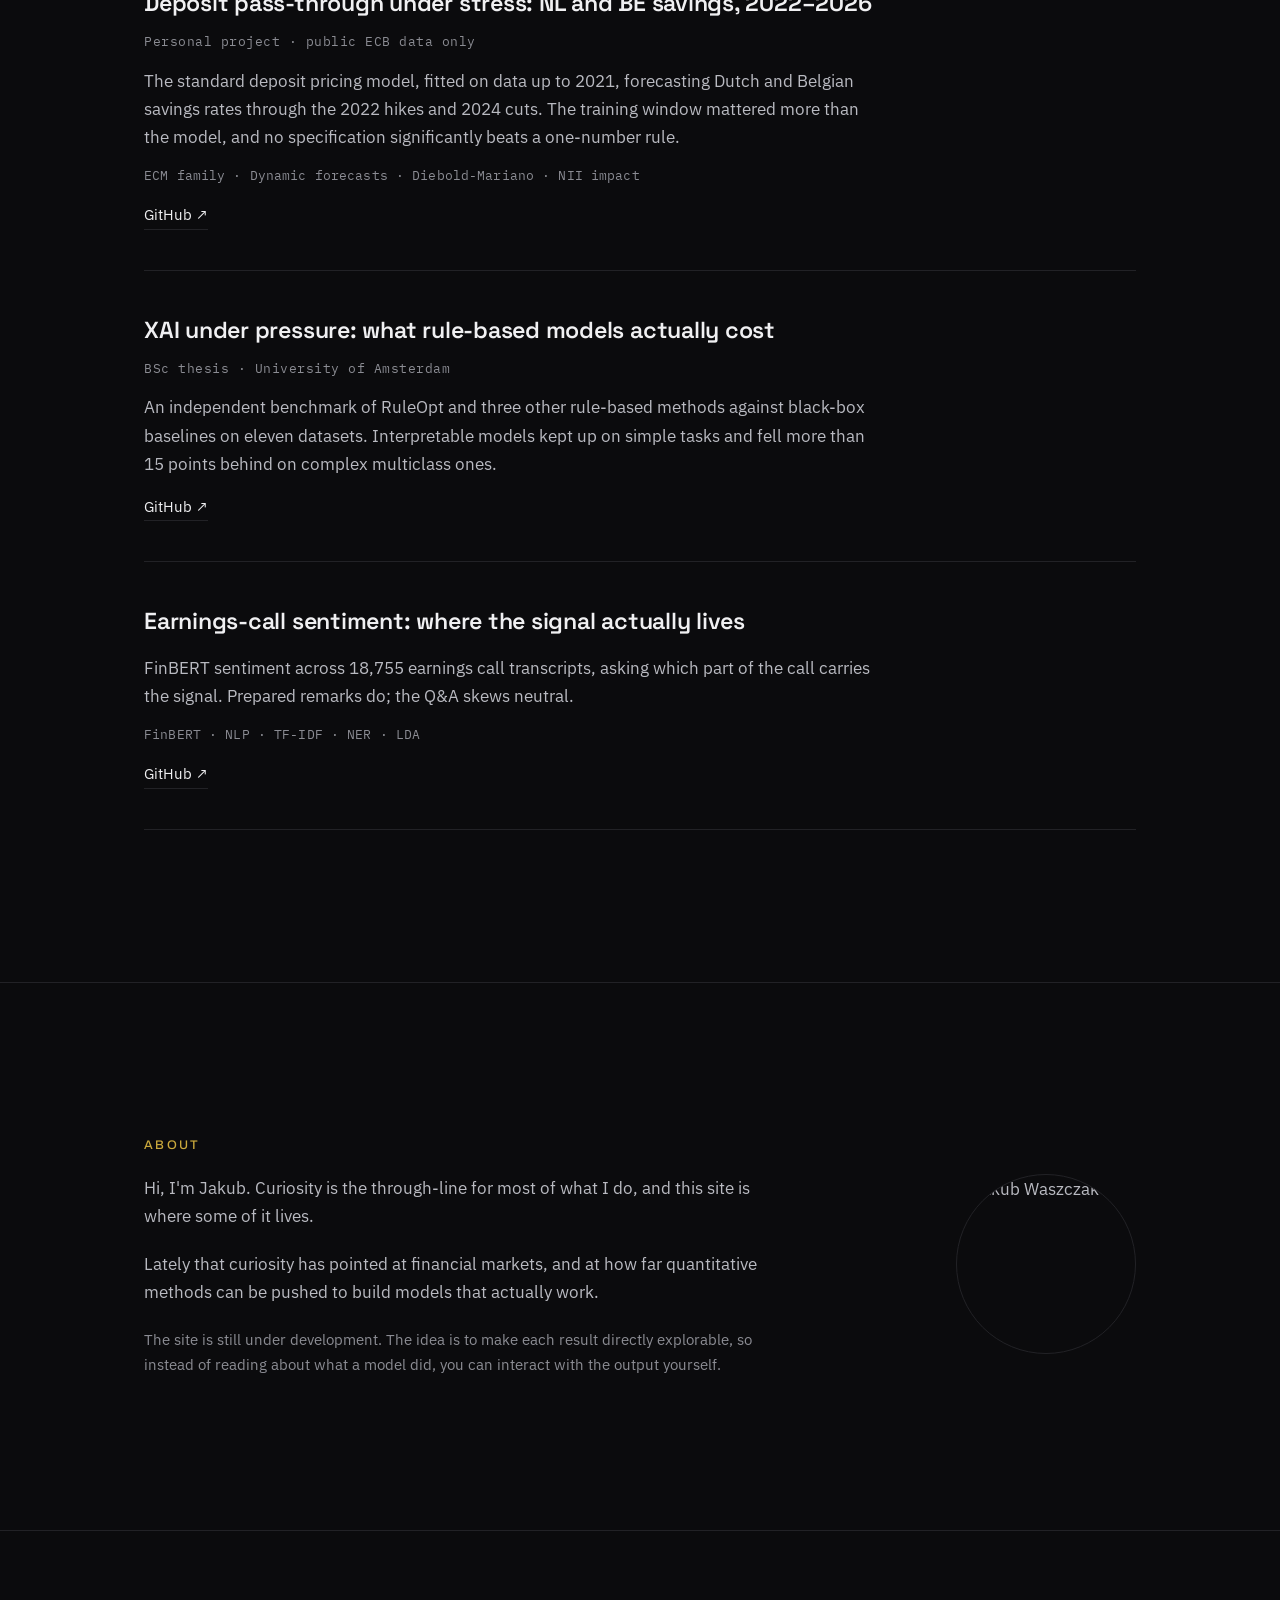
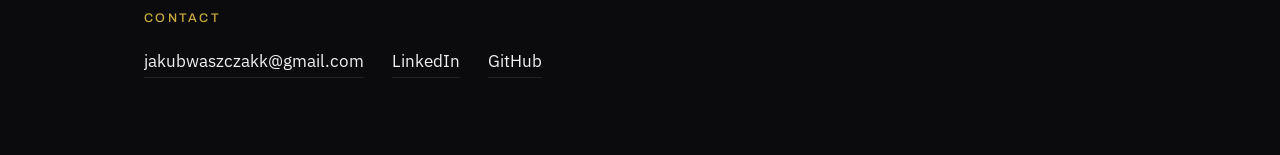
==== commit 9c72c708: "Shorten front-page entries to a two-sentence summary each The detail lives on the case pages and in " ====
--- a/index.html
+++ b/index.html
@@ -61,20 +61,10 @@
           <article class="card">
             <h3 class="card__title">OPARLI: a falsification-first research system</h3>
             <p class="card__body">
-              A research system for commodities, validated on gold so far. Every claim goes
-              through the same path: a pre-registration committed before any code touches an
-              outcome, development data, one look at a holdout, then a single forward test on
-              data that is sealed in code. Everything from October 2026 on can't be read until
-              that final test.
-            </p>
-            <p class="card__body">
-              What runs live is deliberately simple: a deterministic level scanner on an EC2
-              host, connected to IB Gateway, that sends a Telegram alert on the first touch of
-              12 level types and journals my take-or-skip reply. Nothing trades. Behind it sit
-              a point-in-time datafeed (IBKR to Redis to SQLite), the HAR volatility model that
-              won its study, and a LangGraph rebuild of the agents: visual, technical,
-              sentiment and GEX analysts vote blind, then discuss, and a meta rule I set decides.
-              The agents are built for shadow decisions only and are not deployed yet.
+              A research system for commodities, validated on gold so far, where every
+              hypothesis is pre-registered and tested on data sealed in code. Live, a scanner
+              sends level alerts from IBKR to Telegram; nothing trades, and a LangGraph agent
+              layer is built for shadow decisions.
             </p>
             <p class="card__tech mono">Python · LangGraph · IBKR · Redis · SQLite · Docker · AWS</p>
             <p class="links">
@@ -86,20 +76,10 @@
           <article class="card">
             <h3 class="card__title">Quant hackathon: a bot-only competition platform</h3>
             <p class="card__body">
-              The platform behind a quant hackathon. Teams write bots and submit code, the
-              platform runs every match in a sandbox, and the website shows leaderboards and
-              replays. Nobody plays by hand. There are two games: Kelly Survival, a bet-sizing
-              game where each bot is scored against an oracle over many secret paths, and
-              Reconnaissance Blind Chess, chess where you can't see your opponent's pieces,
-              played against house bots and against other teams.
-            </p>
-            <p class="card__body">
-              Done so far: both game engines, pure and seeded, so the same seed and the same
-              bots give a byte-identical replay; an out-of-process bot protocol with one
-              validation boundary per game, so a late or crashing bot can't break a match;
-              the participant kits for both games; a replay viewer; and house bots that were
-              red-teamed before the event. Rankings are never decided by one game
-              or one path. Next are the sandbox checks on Linux and the API and leaderboard.
+              The platform behind a quant hackathon: teams submit bots for Kelly Survival and
+              Reconnaissance Blind Chess, and every match runs sandboxed, seeded and replayable.
+              Both game engines, the participant kits, the replay viewer and red-teamed house
+              bots are done; the leaderboard is next.
             </p>
             <p class="card__tech mono">Python · Docker · reconchess · Stockfish · pytest · hypothesis</p>
             <p class="status mono"><span class="dot" aria-hidden="true">●</span>Repository private, for obvious reasons: it holds the house bots and the scoring.</p>
@@ -121,12 +101,9 @@
             <h3 class="row__title">IC/IR Alpha-mining Engine</h3>
             <p class="status mono"><span class="dot" aria-hidden="true">●</span>Incoming · write-up live, code not public yet</p>
             <p class="row__body">
-              Headless fitness function for ranking alpha signals by whether they actually
-              predict returns: cross-sectional rank IC, IR, and decay over thousands of
-              factors in one Polars lazy pass, validated against planted signals so the
-              score tracks real structure, not noise. Ongoing kernel work: ranking is
-              nearly the whole cost, so ranking once per date instead of per factor made it
-              ~1.9× faster on complete panels; the null-aware path is next.
+              A fitness function that ranks alpha signals by whether they actually predict
+              returns, scored on a survivorship-free S&amp;P 500 universe. Ranking once per
+              date instead of per factor made the kernel about 1.9× faster.
             </p>
             <p class="row__note mono">Polars · NumPy · Vectorized ranking · Planted-signal validation · Thread-pinned benchmarks</p>
             <p class="links">
@@ -137,20 +114,9 @@
           <article class="row">
             <h3 class="row__title">The OPARLI ledger: what survived pre-registration</h3>
             <p class="row__body">
-              Studies on gold and silver, run in order, each with its plan committed before any
-              result and a report whose first line is the verdict. Most came back null, and they
-              stay in the ledger. Price levels behaved no differently from matched placebo
-              levels (0 of 6 hypotheses supported), and the confirmation on then-sealed
-              2024–2026 data found the opposite of the predicted effect. Jump-model regimes
-              lost to simple volatility terciles. Runs of small candles added nothing.
-            </p>
-            <p class="row__body">
-              Three things held up. A HAR volatility model beats the plug-in estimate by 16 to
-              18% on QLIKE, in 24 of 24 folds. Telling it that a CPI, payrolls or FOMC release
-              falls in the window cuts its error by another 18.6% at four hours. And breaks of
-              the last swing high or low follow through less often than on a random walk: found
-              on gold, replicated on silver, though fading them doesn't pay even before costs.
-              A clean null is worth more than a backtest that was allowed to cheat.
+              Pre-registered studies on gold and silver; most ideas came back null, and they
+              stay in the ledger. Three held up: a HAR volatility model, its gain around CPI,
+              payrolls and FOMC releases, and a breakout stall replicated on silver.
             </p>
             <p class="row__note mono">Pre-registered · Sealed from Oct 2026, enforced in code · Holdout read once · BH-corrected</p>
             <p class="links">
@@ -162,19 +128,10 @@
             <h3 class="row__title">Can neural networks forecast commodities? Mostly, no</h3>
             <p class="row__sub mono">MSc thesis · reworked after submission</p>
             <p class="row__body">
-              My master's thesis asked whether recurrent networks, attention hybrids and a
-              Transformer can forecast next-day returns of gold, silver and copper from market
-              and macro features. After submitting, I went back and fixed what made the results
-              look better or worse than they were: macro data used before its release date, a
-              target shifted by a day, scalers fitted on the test years. Then I added the naive
-              baselines the thesis lacked. The honest answer: over 2020–2024, none of the 24
-              model and metal combinations beats a "no change" forecast.
-            </p>
-            <p class="row__body">
-              Macro surprises do move metals, a one standard deviation upside surprise in US
-              payrolls takes 39 bp off gold, but the move is over by the next day. What these
-              inputs predict is how much prices move, not which way: a HAR model beats the
-              historical average on volatility for all three metals, and no network beats HAR.
+              Whether neural networks can forecast next-day returns of gold, silver and copper.
+              After fixing look-ahead in the original pipeline, none of 24 model and metal
+              combinations beats "no change": the inputs predict how much prices move, not
+              which way.
             </p>
             <p class="row__note mono">TensorFlow · PyTorch · XGBoost · Walk-forward · Diebold-Mariano · Model Confidence Set</p>
             <p class="links">
@@ -186,16 +143,10 @@
             <h3 class="row__title">Deposit pass-through under stress: NL and BE savings, 2022–2026</h3>
             <p class="row__sub mono">Personal project · public ECB data only</p>
             <p class="row__body">
-              Banks price non-maturing deposits with pass-through models, usually an error
-              correction model fitted on a long history. That history was mostly falling rates
-              and the zero floor. So I estimated the standard model family on data ending in
-              2021 and forecast Dutch and Belgian savings rates through the 2022 hikes and the
-              2024 cuts, with no refitting and every month built on the model's own previous
-              prediction. The training window mattered more than the model: extending it from
-              2013 to 2021 cut the Dutch linear model's error by about two thirds. The
-              cointegration the model assumes never shows up at 5%. Every specification beats
-              "rates never move", but none significantly beats a one-number rule, and the slow
-              models flip the sign of their error between the two phases.
+              The standard deposit pricing model, fitted on data up to 2021, forecasting Dutch
+              and Belgian savings rates through the 2022 hikes and 2024 cuts. The training
+              window mattered more than the model, and no specification significantly beats a
+              one-number rule.
             </p>
             <p class="row__note mono">ECM family · Dynamic forecasts · Diebold-Mariano · NII impact</p>
             <p class="links">
@@ -207,15 +158,9 @@
             <h3 class="row__title">XAI under pressure: what rule-based models actually cost</h3>
             <p class="row__sub mono">BSc thesis · University of Amsterdam</p>
             <p class="row__body">
-              The starting point: RuleOpt, an optimization-based rule learning method
-              co-developed by my ML professor and published shortly before, deserved an
-              independent benchmark. I tested it alongside three other rule-based methods
-              against standard black-box baselines across eleven classification datasets.
-              On binary and low-complexity tasks, interpretable models matched the baselines
-              within one to two points, in one case beating all of them with a rule set
-              readable in a minute. On complex multiclass tasks, the gap widened past 15
-              points. Of nine published XAI methods evaluated, only four ran reliably: the
-              tooling lags the literature. Full comparison in the repo.
+              An independent benchmark of RuleOpt and three other rule-based methods against
+              black-box baselines on eleven datasets. Interpretable models kept up on simple
+              tasks and fell more than 15 points behind on complex multiclass ones.
             </p>
             <p class="links">
               <a class="link" href="https://github.com/QBKFD/XAI-ML" target="_blank" rel="noopener">GitHub ↗</a>
@@ -225,14 +170,8 @@
           <article class="row">
             <h3 class="row__title">Earnings-call sentiment: where the signal actually lives</h3>
             <p class="row__body">
-              FinBERT sentiment extraction across 18,755 earnings call transcripts, asking
-              which part of the call actually carries financial signal. The finding: prepared
-              remarks hold measurably stronger sentiment than the Q&amp;A sections, which skew
-              neutral, suggesting the scripted part of the call is where management commits to
-              a tone and the spontaneous part hedges. A practical engineering result along the
-              way: removing stop-words made processing three times faster but weakened the
-              sentiment signal, a trade-off worth knowing before preprocessing financial text.
-              Full methodology and the stock-impact extension in the repo.
+              FinBERT sentiment across 18,755 earnings call transcripts, asking which part of
+              the call carries the signal. Prepared remarks do; the Q&amp;A skews neutral.
             </p>
             <p class="row__note mono">FinBERT · NLP · TF-IDF · NER · LDA</p>
             <p class="links">
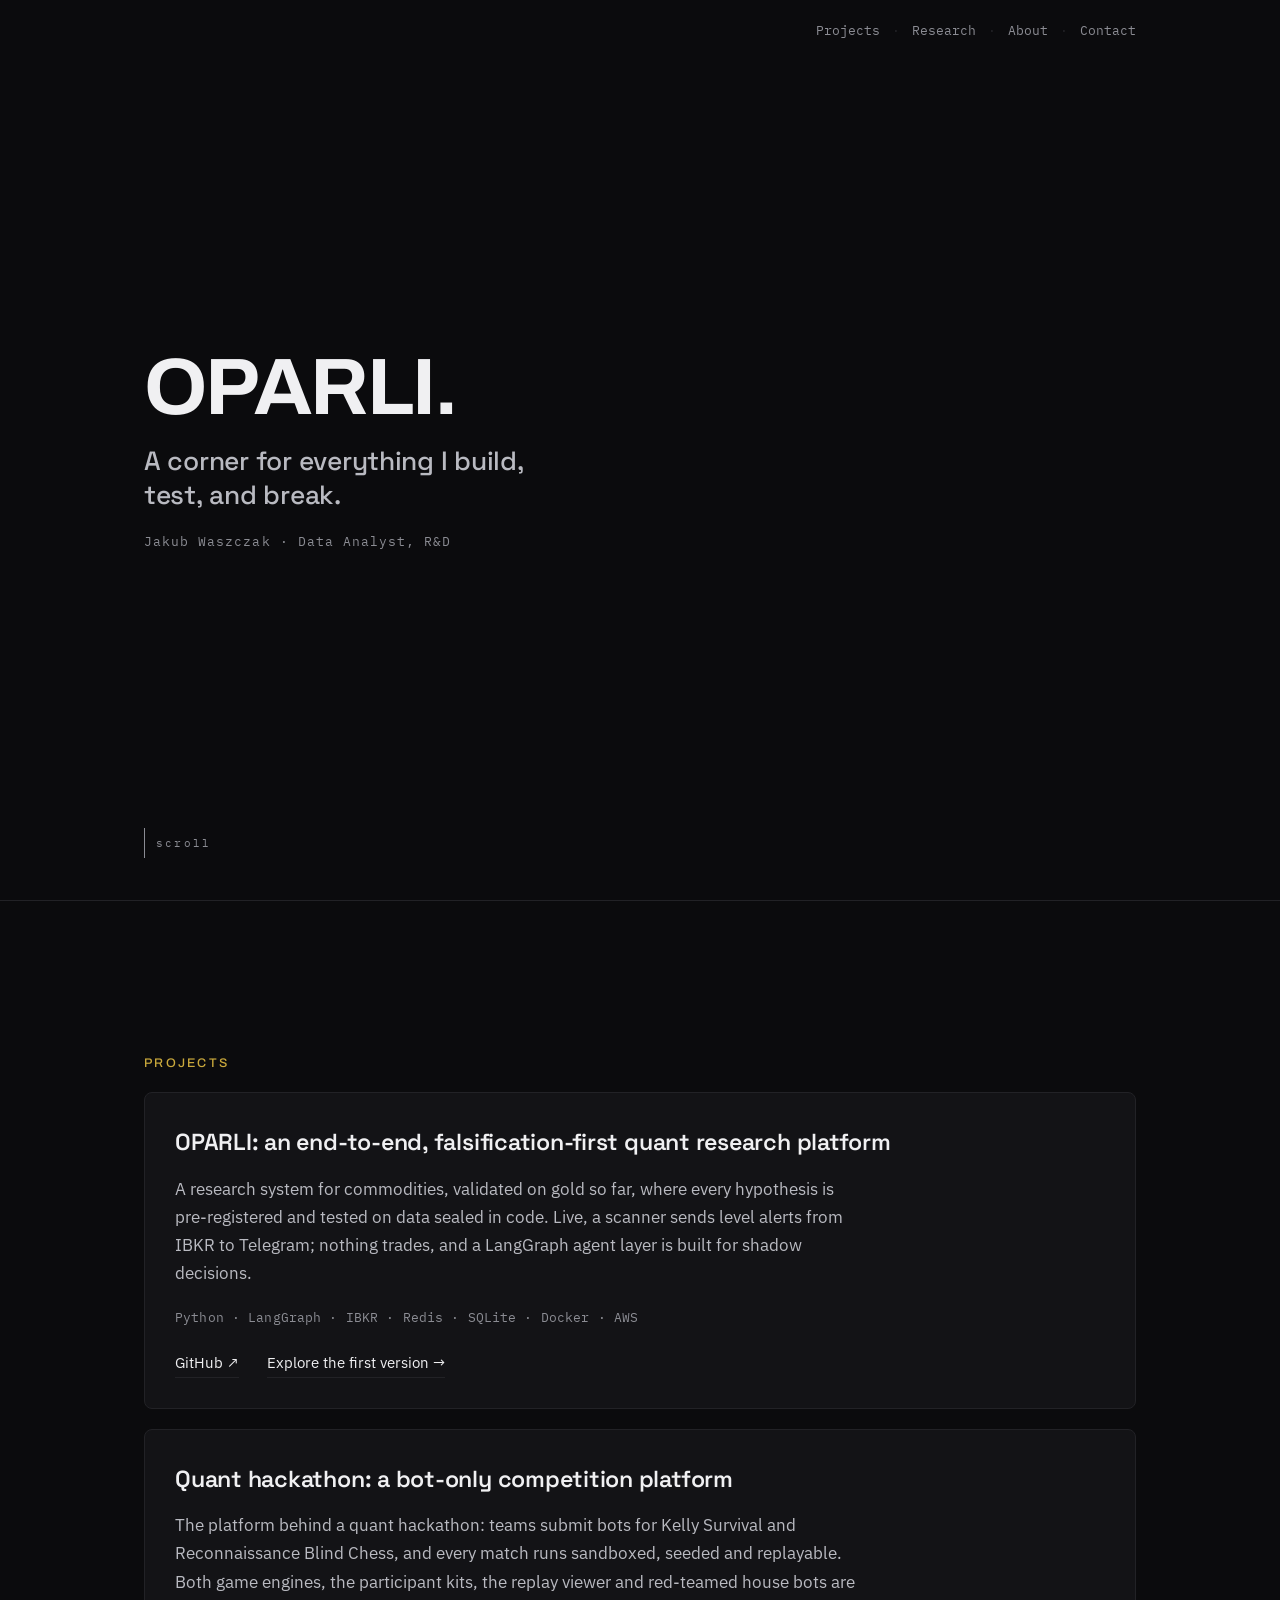
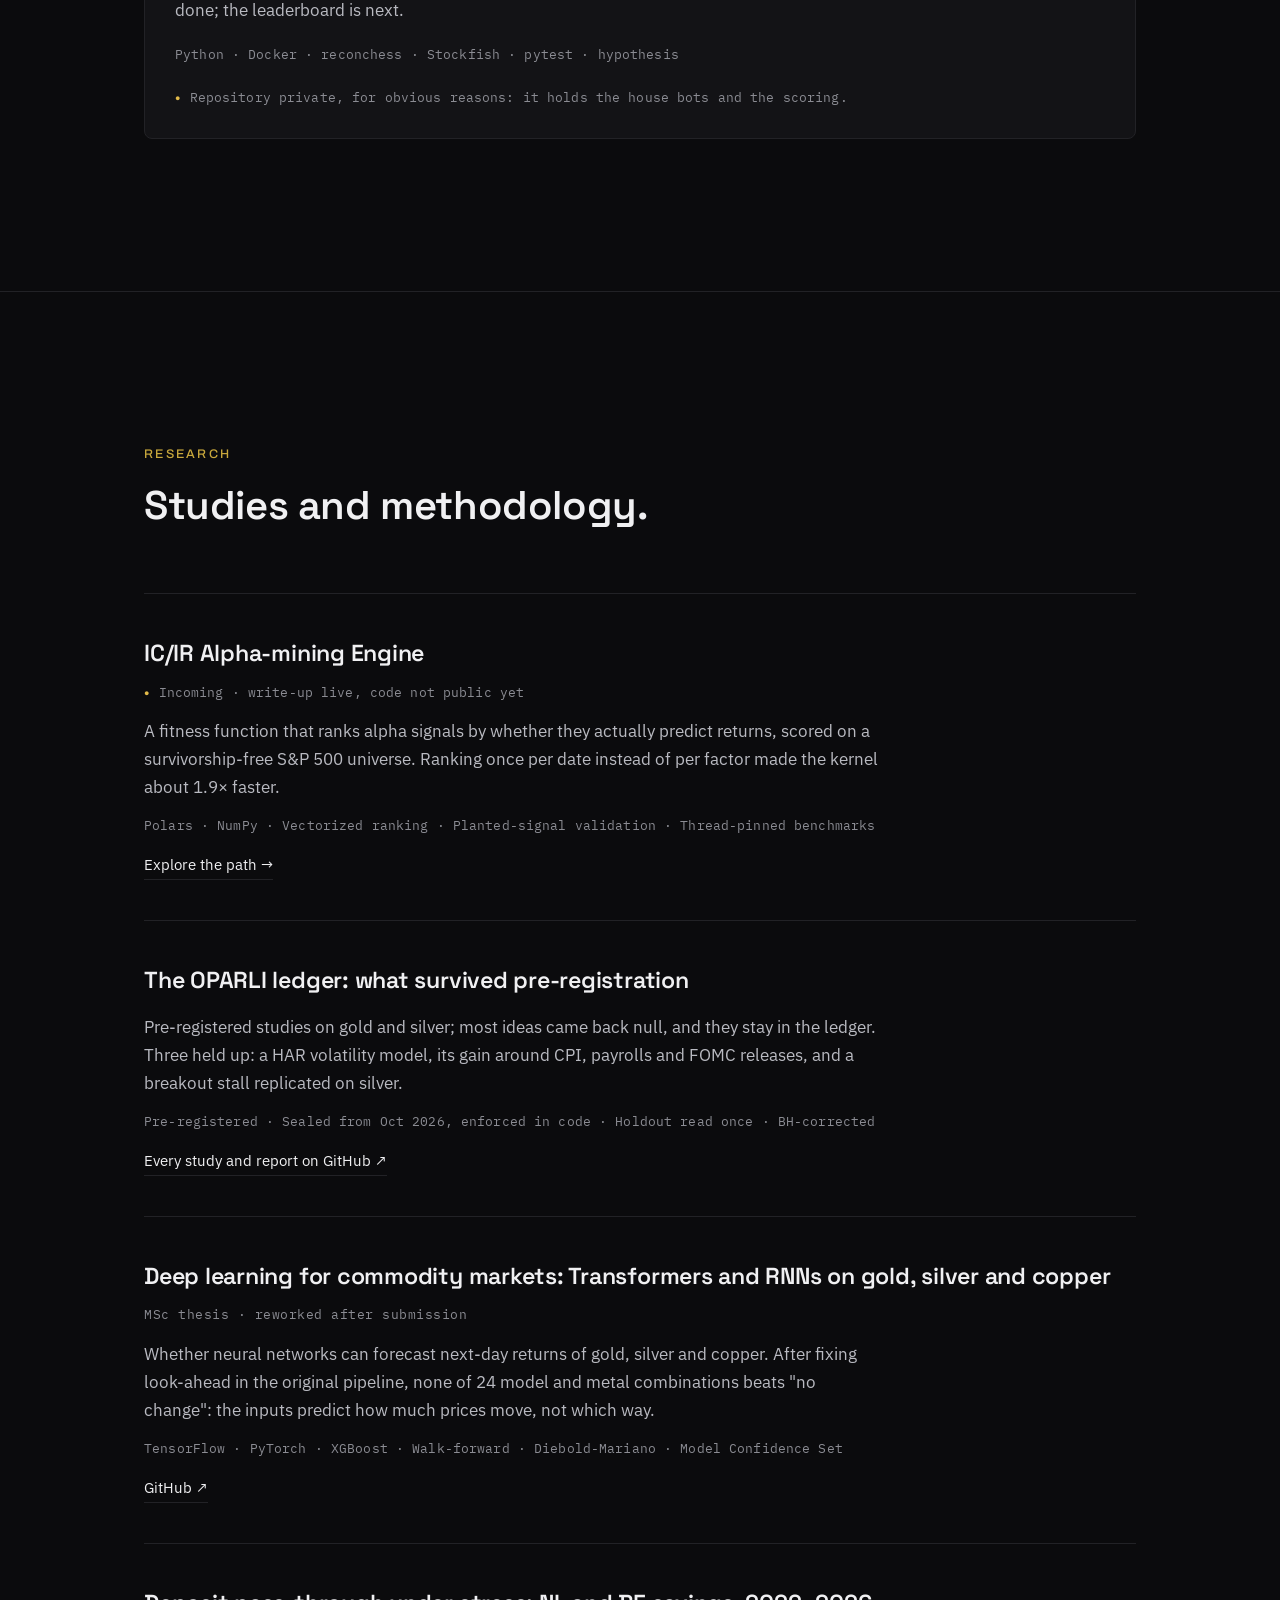
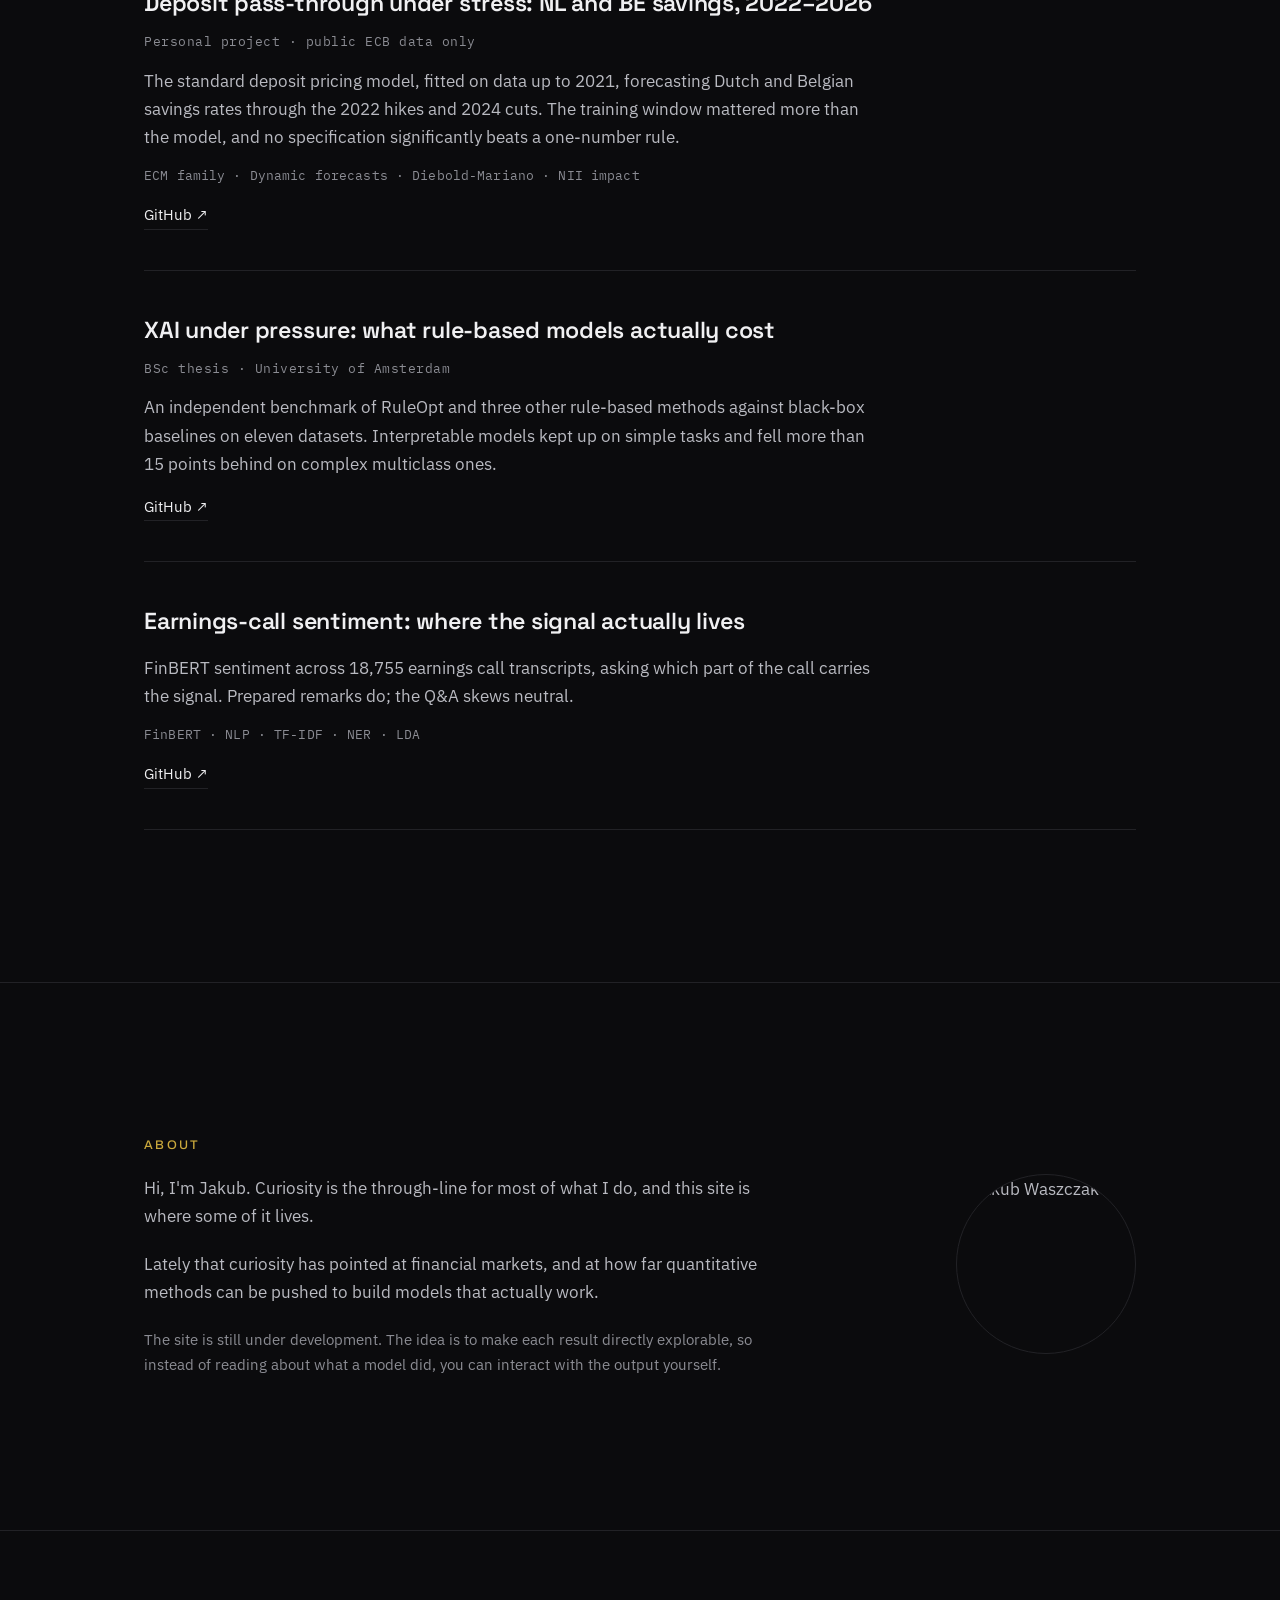
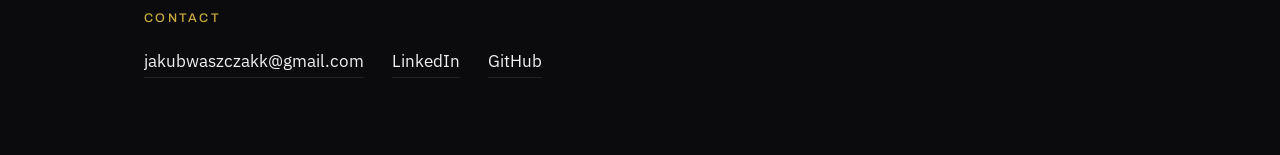
==== commit c5009e14: "Stronger titles for OPARLI and the MSc thesis entry Co-Authored-By: Claude Opus 5.5 <noreply@anthrop" ====
--- a/index.html
+++ b/index.html
@@ -59,7 +59,7 @@
         <div class="cards">
 
           <article class="card">
-            <h3 class="card__title">OPARLI: a falsification-first research system</h3>
+            <h3 class="card__title">OPARLI: an end-to-end, falsification-first quant research platform</h3>
             <p class="card__body">
               A research system for commodities, validated on gold so far, where every
               hypothesis is pre-registered and tested on data sealed in code. Live, a scanner
@@ -125,7 +125,7 @@
           </article>
 
           <article class="row">
-            <h3 class="row__title">Can neural networks forecast commodities? Mostly, no</h3>
+            <h3 class="row__title">Deep learning for commodity markets: Transformers and RNNs on gold, silver and copper</h3>
             <p class="row__sub mono">MSc thesis · reworked after submission</p>
             <p class="row__body">
               Whether neural networks can forecast next-day returns of gold, silver and copper.
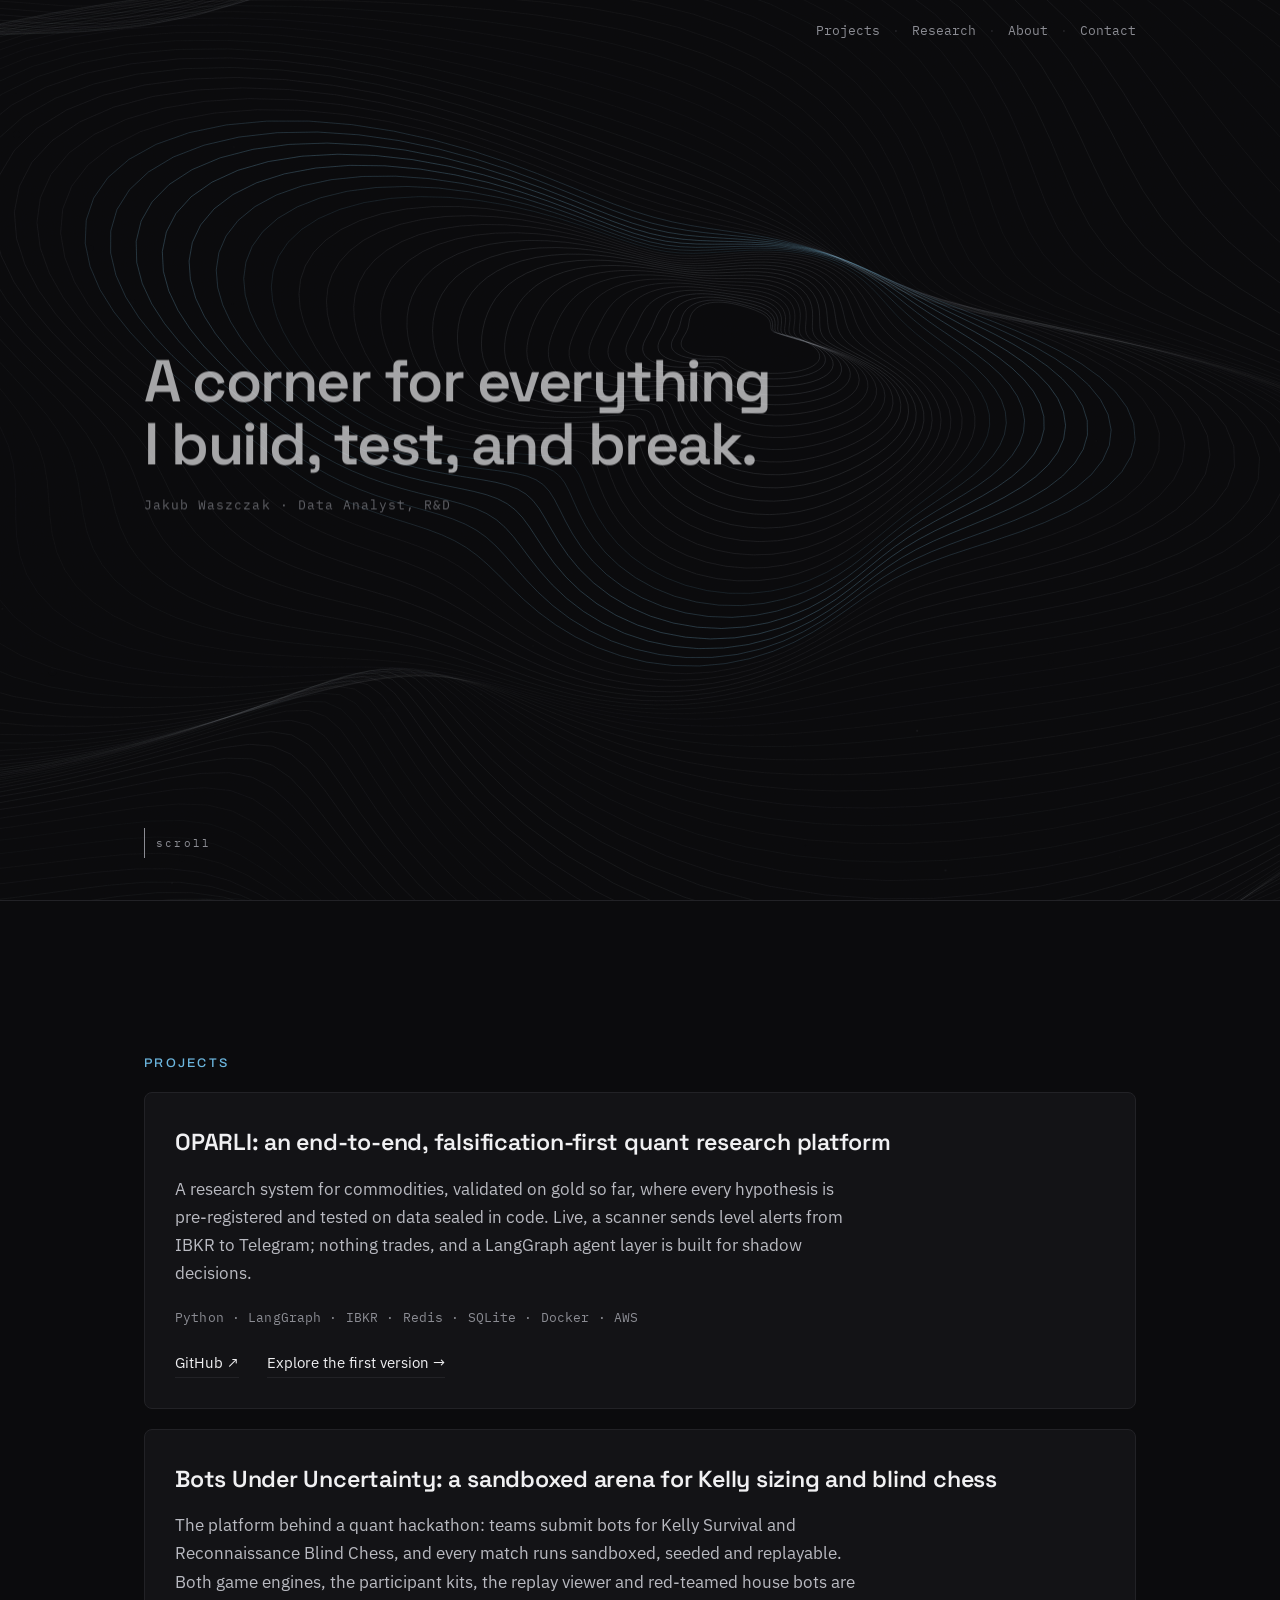
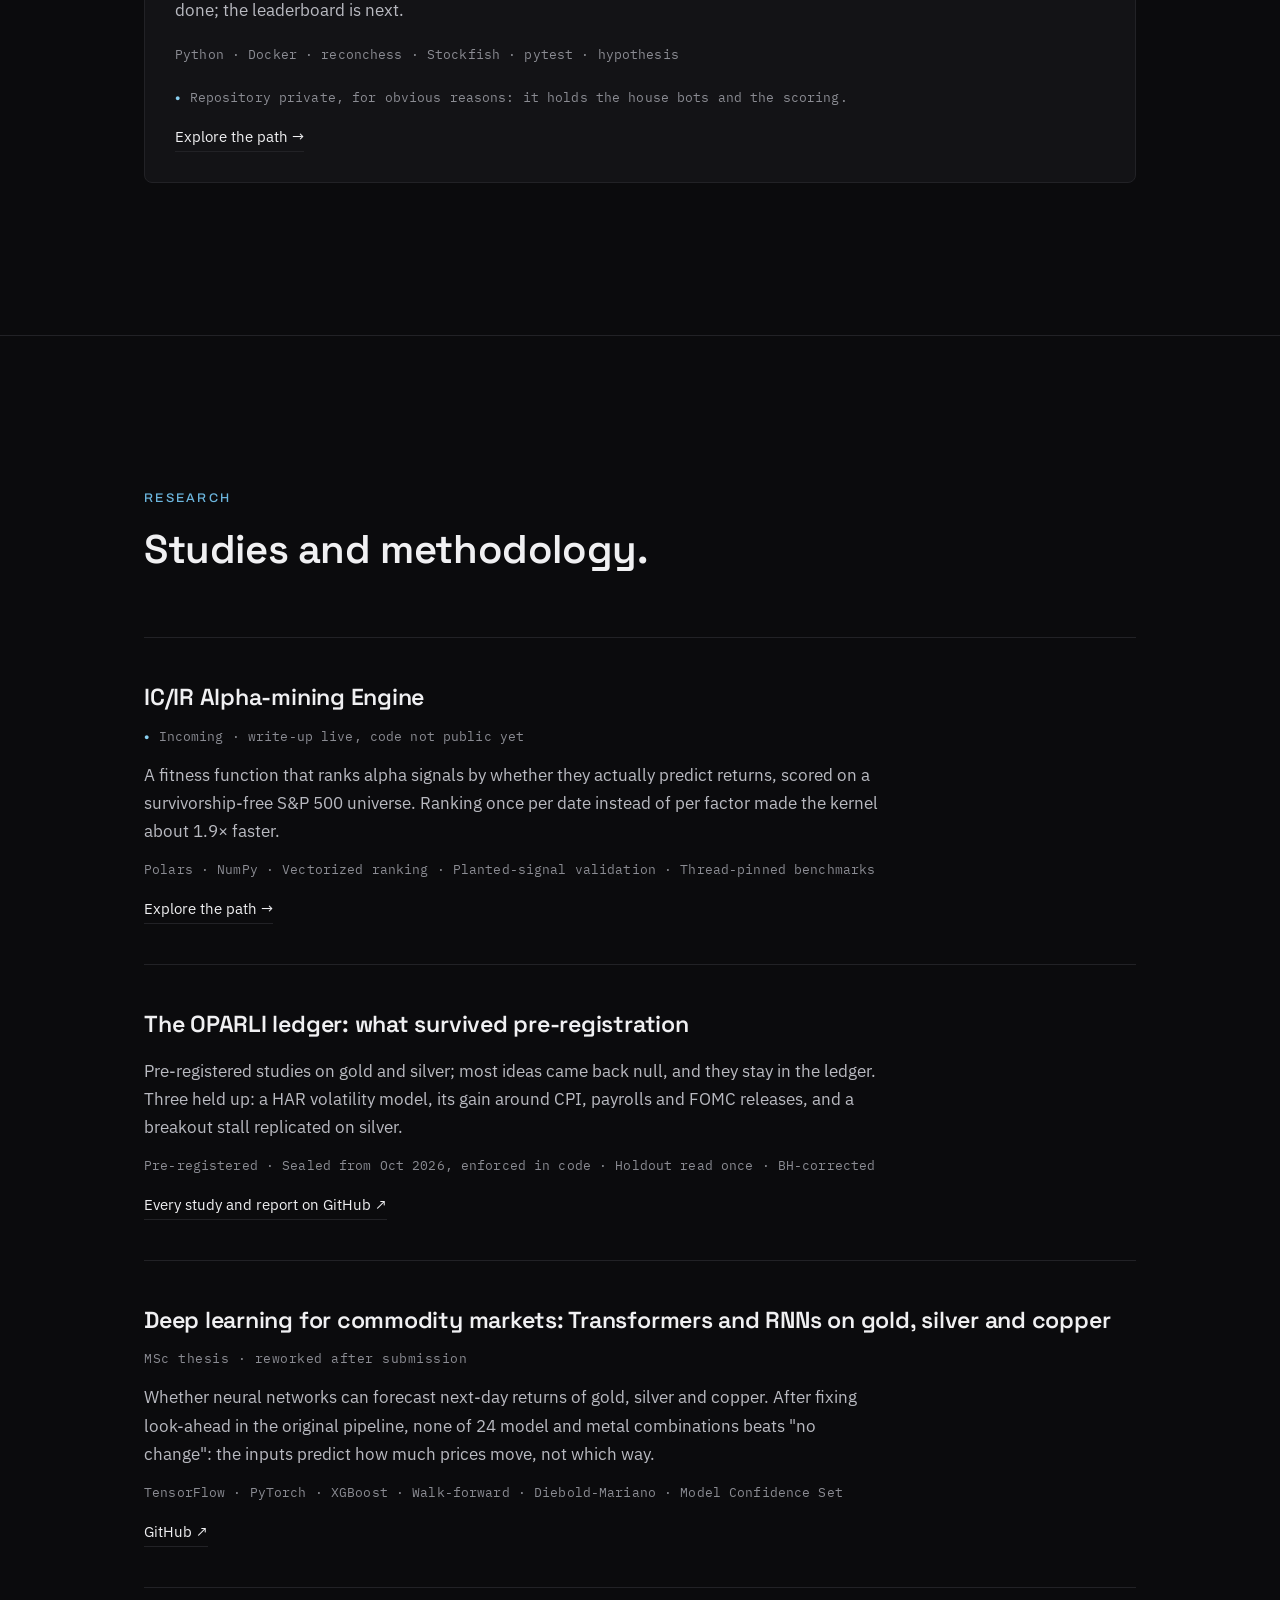
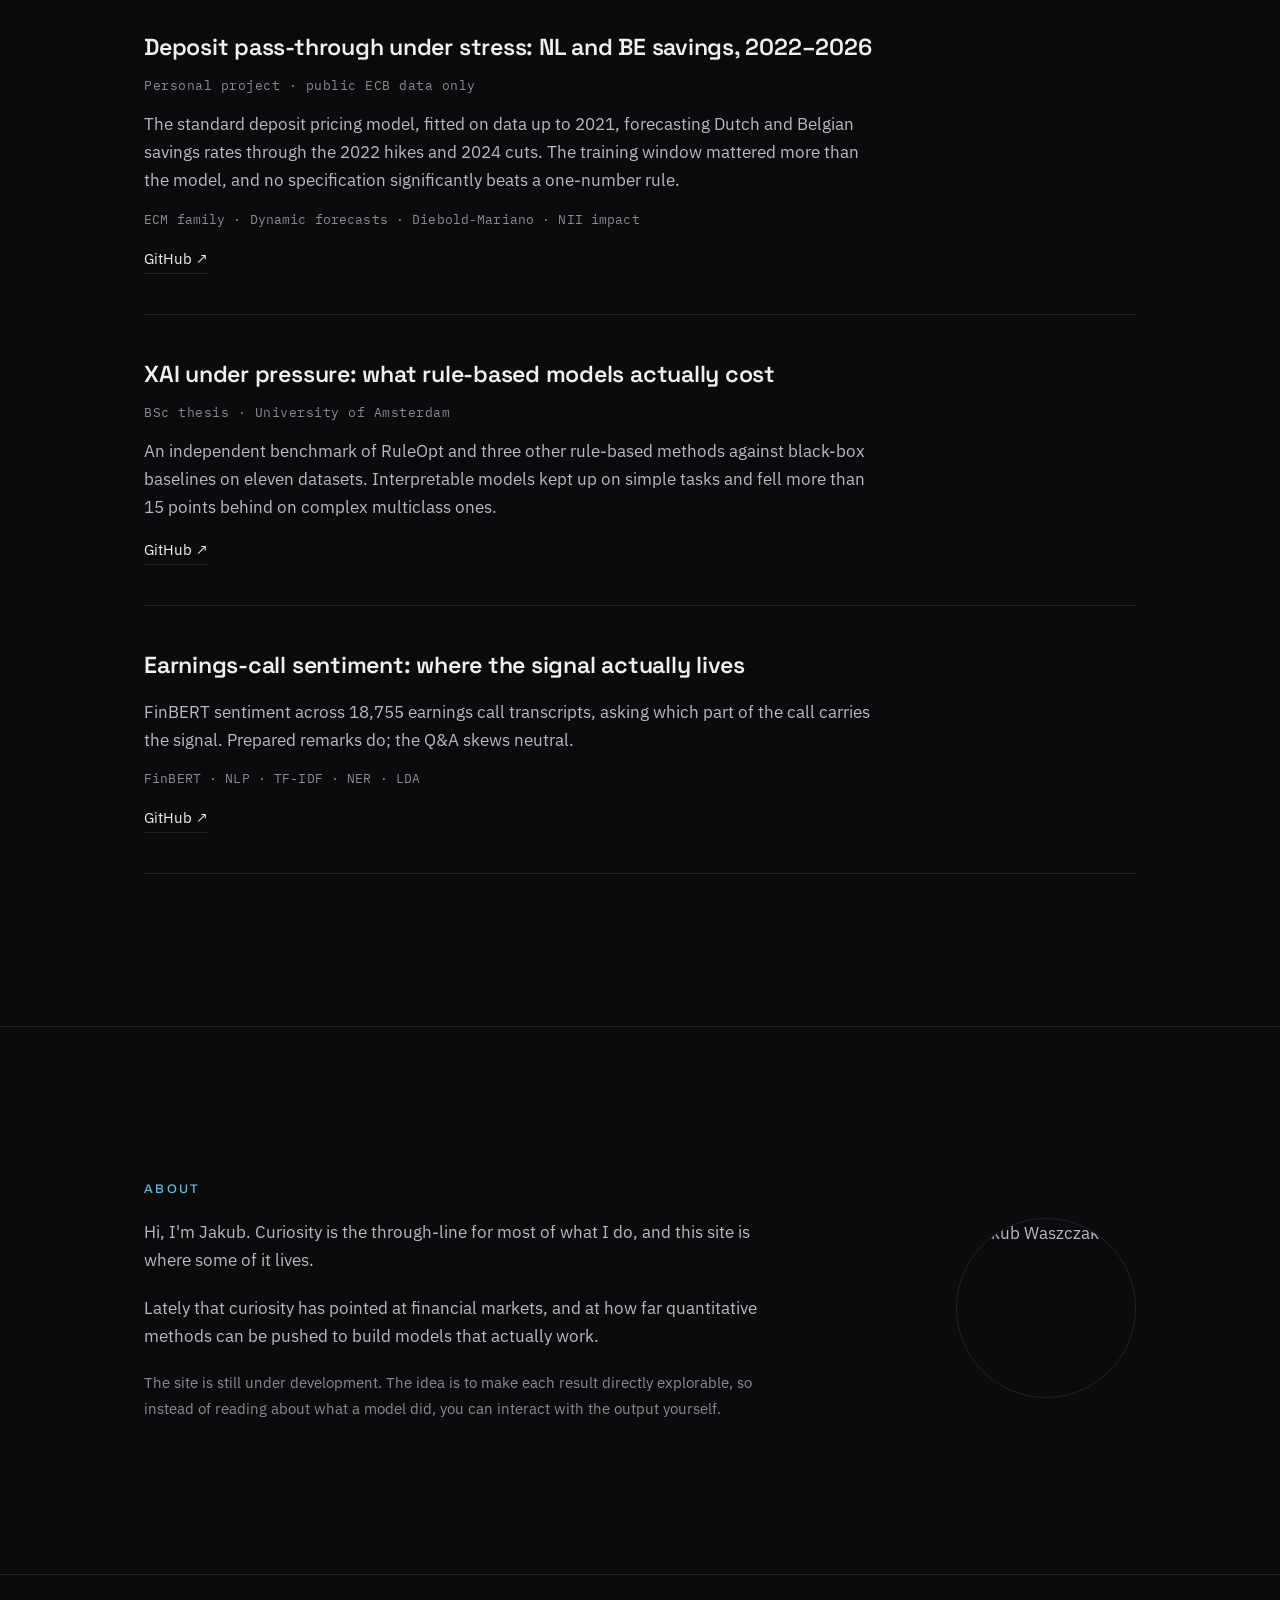
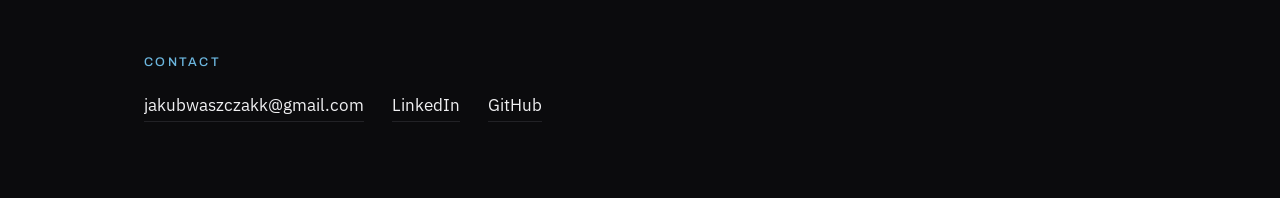
==== commit 2f81ac42: "Add the Bots Under Uncertainty page; hero without the wordmark - New case page, projects/bots-under-" ====
--- a/index.html
+++ b/index.html
@@ -38,8 +38,7 @@
         <canvas class="hero__canvas" id="hero-canvas" aria-hidden="true"></canvas>
         <div class="hero__veil" aria-hidden="true"></div>
         <div class="hero__content">
-          <p class="hero__brand">OPARLI.</p>
-          <p class="hero__lead">A corner for everything I build, test,&nbsp;and&nbsp;break.</p>
+          <h1 class="hero__headline">A corner for everything I build, test, and&nbsp;break.</h1>
           <p class="hero__attr mono">Jakub Waszczak · Data Analyst, R&amp;D</p>
         </div>
         <div class="hero__scroll-wrap">
@@ -74,7 +73,7 @@
           </article>
 
           <article class="card">
-            <h3 class="card__title">Quant hackathon: a bot-only competition platform</h3>
+            <h3 class="card__title">Bots Under Uncertainty: a sandboxed arena for Kelly sizing and blind chess</h3>
             <p class="card__body">
               The platform behind a quant hackathon: teams submit bots for Kelly Survival and
               Reconnaissance Blind Chess, and every match runs sandboxed, seeded and replayable.
@@ -83,6 +82,9 @@
             </p>
             <p class="card__tech mono">Python · Docker · reconchess · Stockfish · pytest · hypothesis</p>
             <p class="status mono"><span class="dot" aria-hidden="true">●</span>Repository private, for obvious reasons: it holds the house bots and the scoring.</p>
+            <p class="links">
+              <a class="link" href="projects/bots-under-uncertainty/index.html">Explore the path →</a>
+            </p>
           </article>
 
         </div>
--- a/css/style.css
+++ b/css/style.css
@@ -11,8 +11,8 @@
   --text-body: #b9bac1;   /* body copy */
   --text-dim: #8b8c93;    /* secondary */
   --grey-line: #a8acb6;   /* animation greys */
-  --accent: #e2ba4a;      /* yellow, THE accent, used sparingly */
-  --accent-dim: #c9a83c;  /* yellow for small labels/eyebrows */
+  --accent: #89cff0;      /* baby blue, THE accent, used sparingly */
+  --accent-dim: #6cb6de;  /* deeper baby blue for small labels/eyebrows */
 
   --font-display: "Space Grotesk", "Helvetica Neue", Arial, sans-serif;
   --font-brand: "Archivo", "Helvetica Neue", Arial, sans-serif;
@@ -226,6 +226,18 @@
   margin: 16px 0 0;
   max-width: 28ch;
 }
+/* the hero headline: the tagline on its own, no wordmark above it */
+.hero__headline {
+  font-family: var(--font-display);
+  font-weight: 600;
+  color: var(--text);
+  font-size: clamp(2.1rem, 5.4vw, 3.7rem);
+  line-height: 1.06;
+  letter-spacing: -0.025em;
+  margin: 0;
+  max-width: 15em;
+  text-wrap: balance;
+}
 /* forced two-line break on wider screens; on narrow screens the line
    wraps naturally and the non-breaking "and break." keeps "and" from hanging */
 .hero__brk { display: none; }
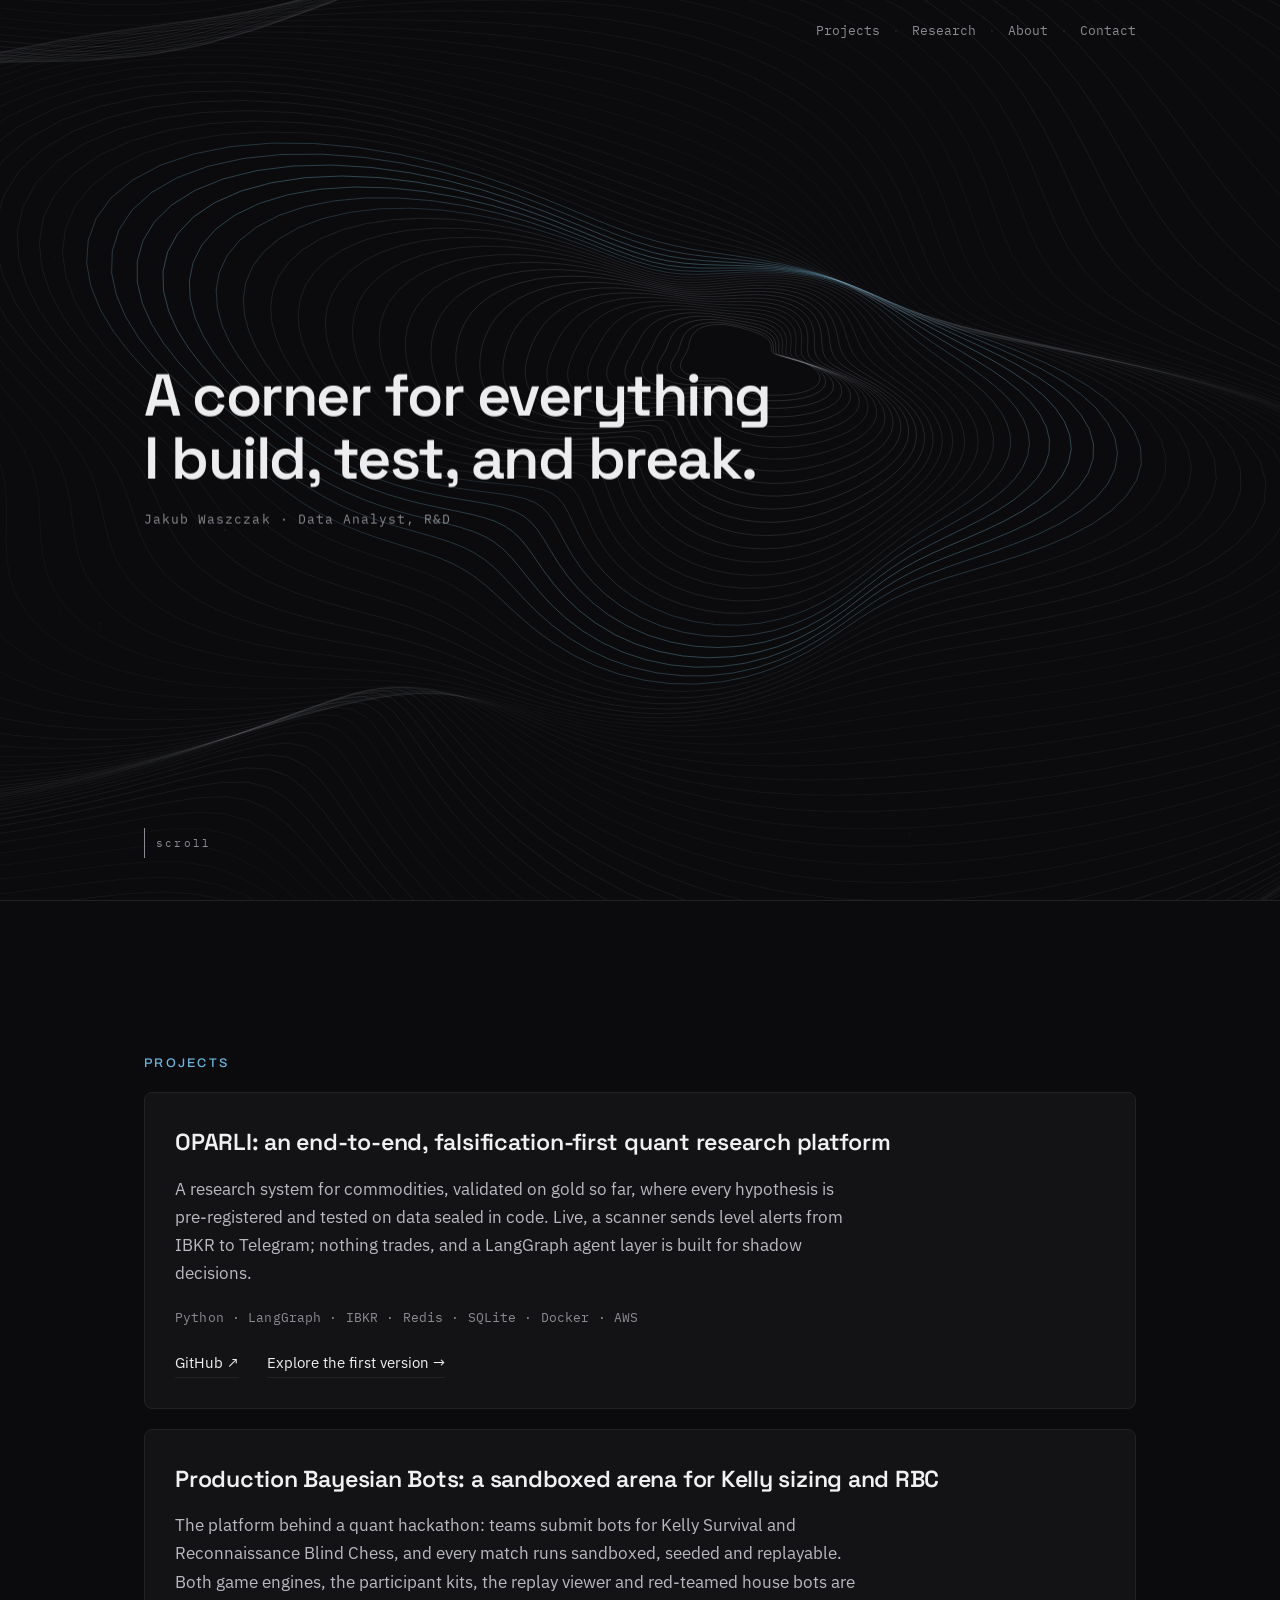
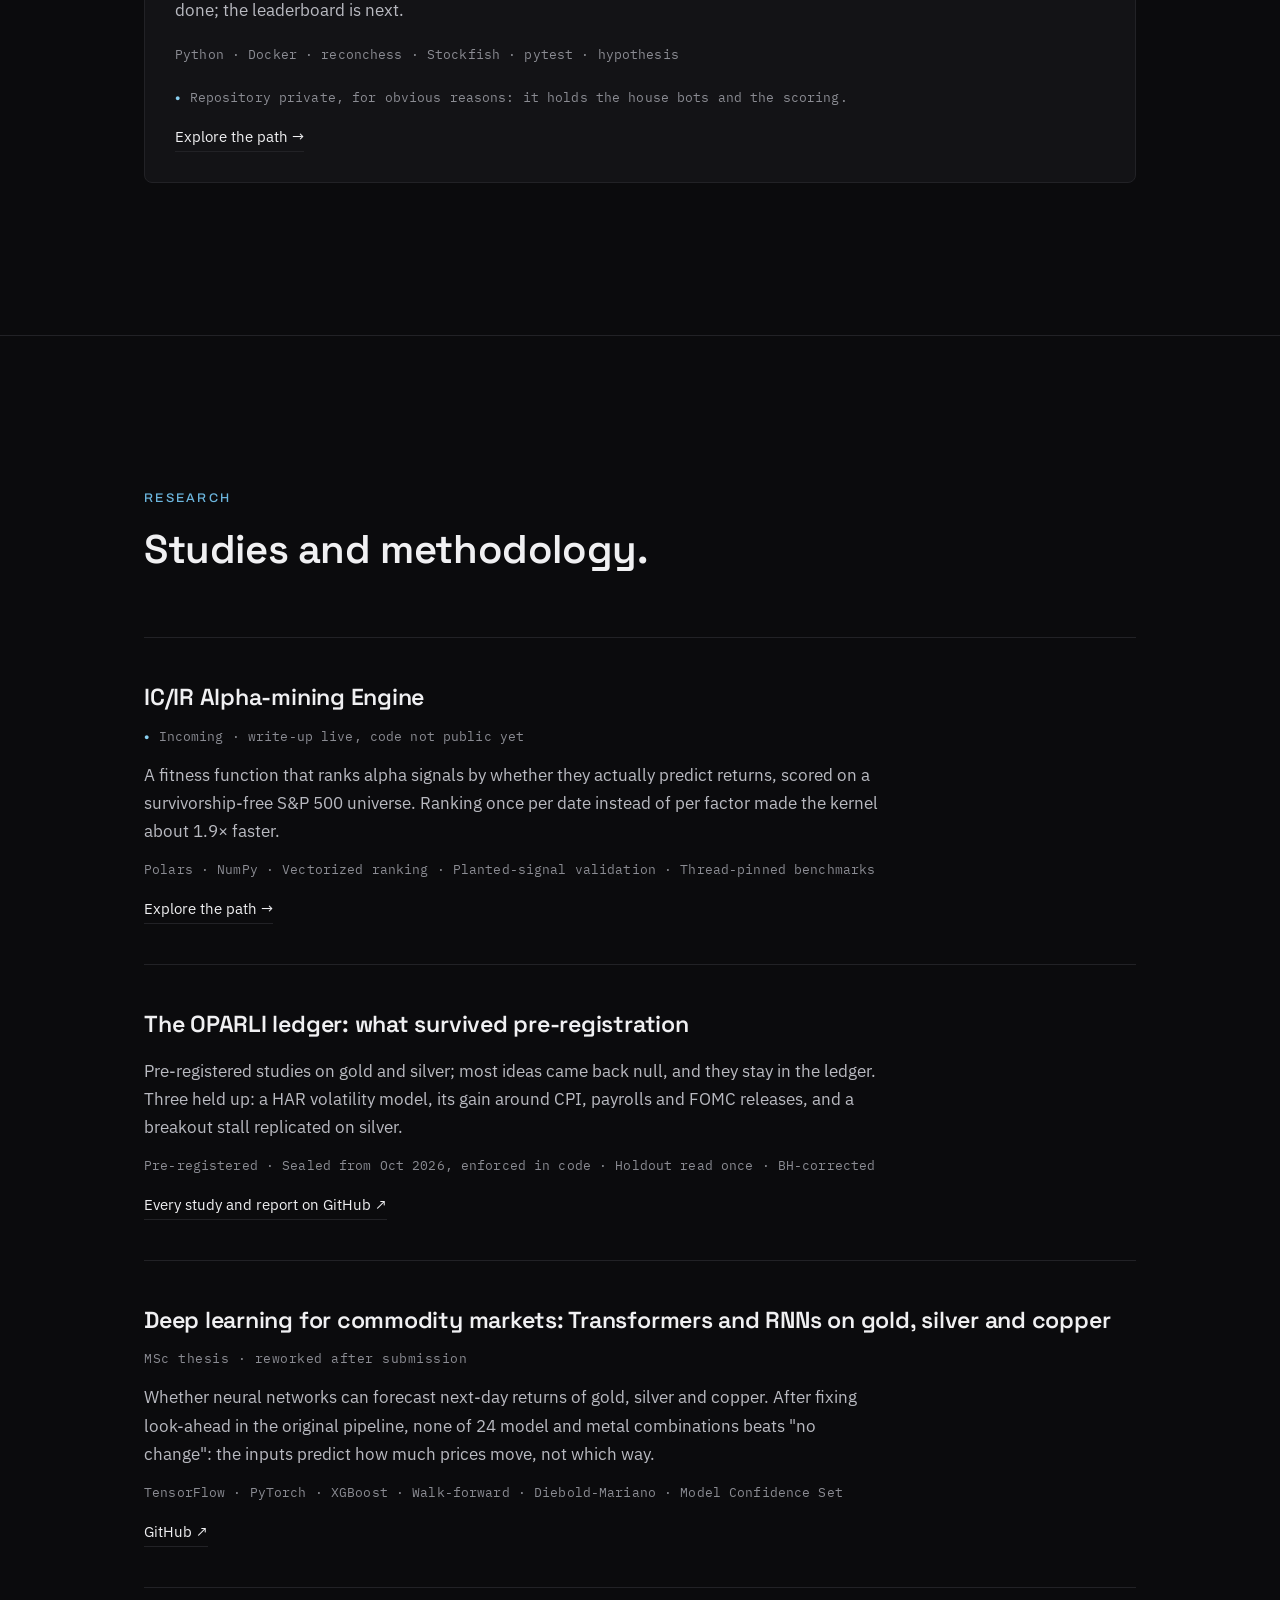
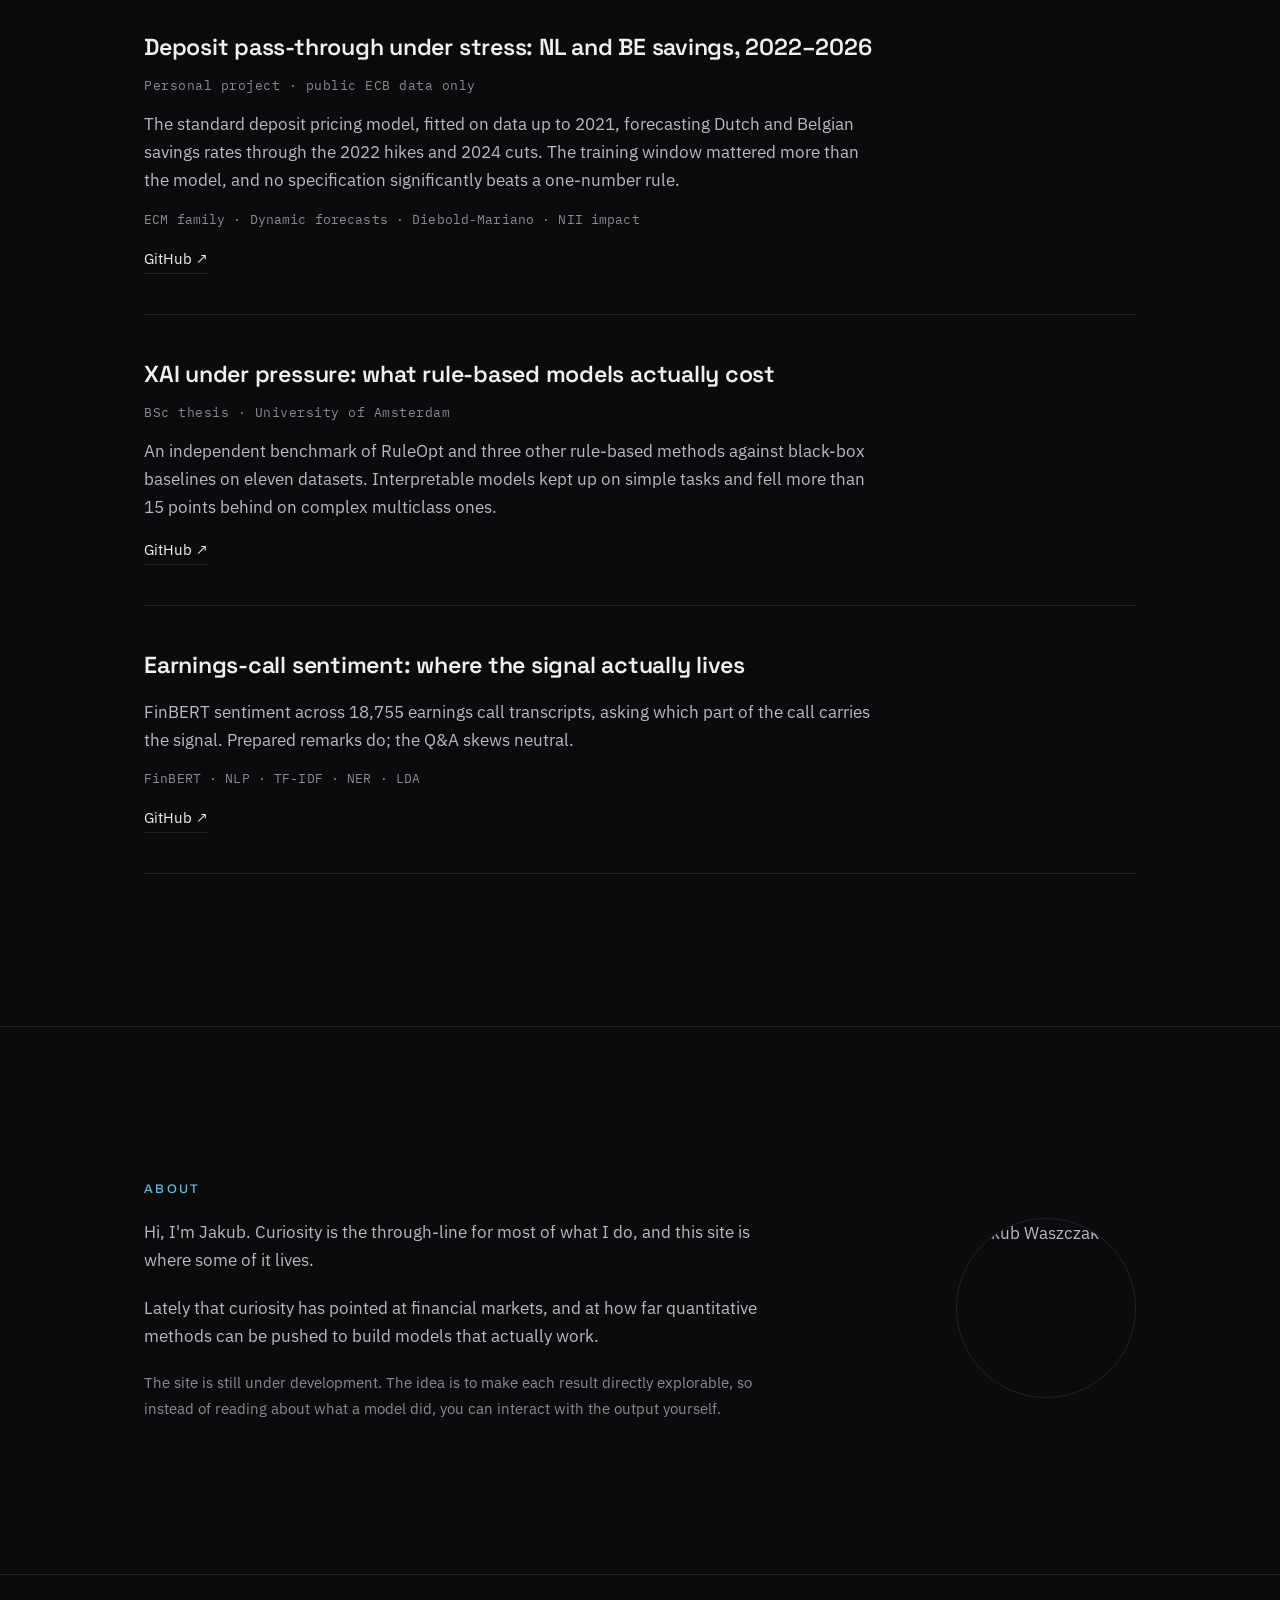
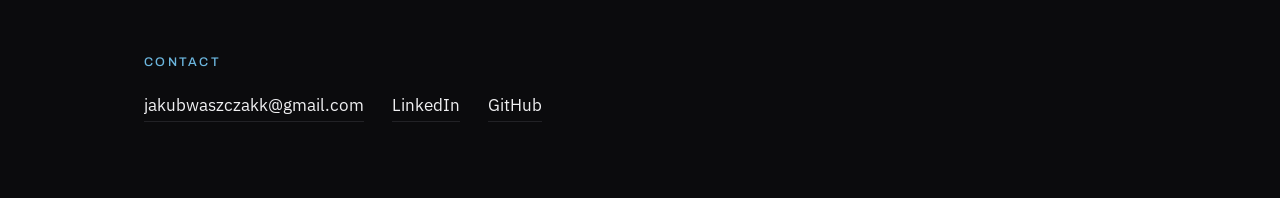
==== commit 8c247ec1: "Rename the competition platform to Production Bayesian Bots Homepage card, page title and URL (proje" ====
--- a/index.html
+++ b/index.html
@@ -73,7 +73,7 @@
           </article>
 
           <article class="card">
-            <h3 class="card__title">Bots Under Uncertainty: a sandboxed arena for Kelly sizing and blind chess</h3>
+            <h3 class="card__title">Production Bayesian Bots: a sandboxed arena for Kelly sizing and RBC</h3>
             <p class="card__body">
               The platform behind a quant hackathon: teams submit bots for Kelly Survival and
               Reconnaissance Blind Chess, and every match runs sandboxed, seeded and replayable.
@@ -83,7 +83,7 @@
             <p class="card__tech mono">Python · Docker · reconchess · Stockfish · pytest · hypothesis</p>
             <p class="status mono"><span class="dot" aria-hidden="true">●</span>Repository private, for obvious reasons: it holds the house bots and the scoring.</p>
             <p class="links">
-              <a class="link" href="projects/bots-under-uncertainty/index.html">Explore the path →</a>
+              <a class="link" href="projects/production-bayesian-bots/index.html">Explore the path →</a>
             </p>
           </article>
 
